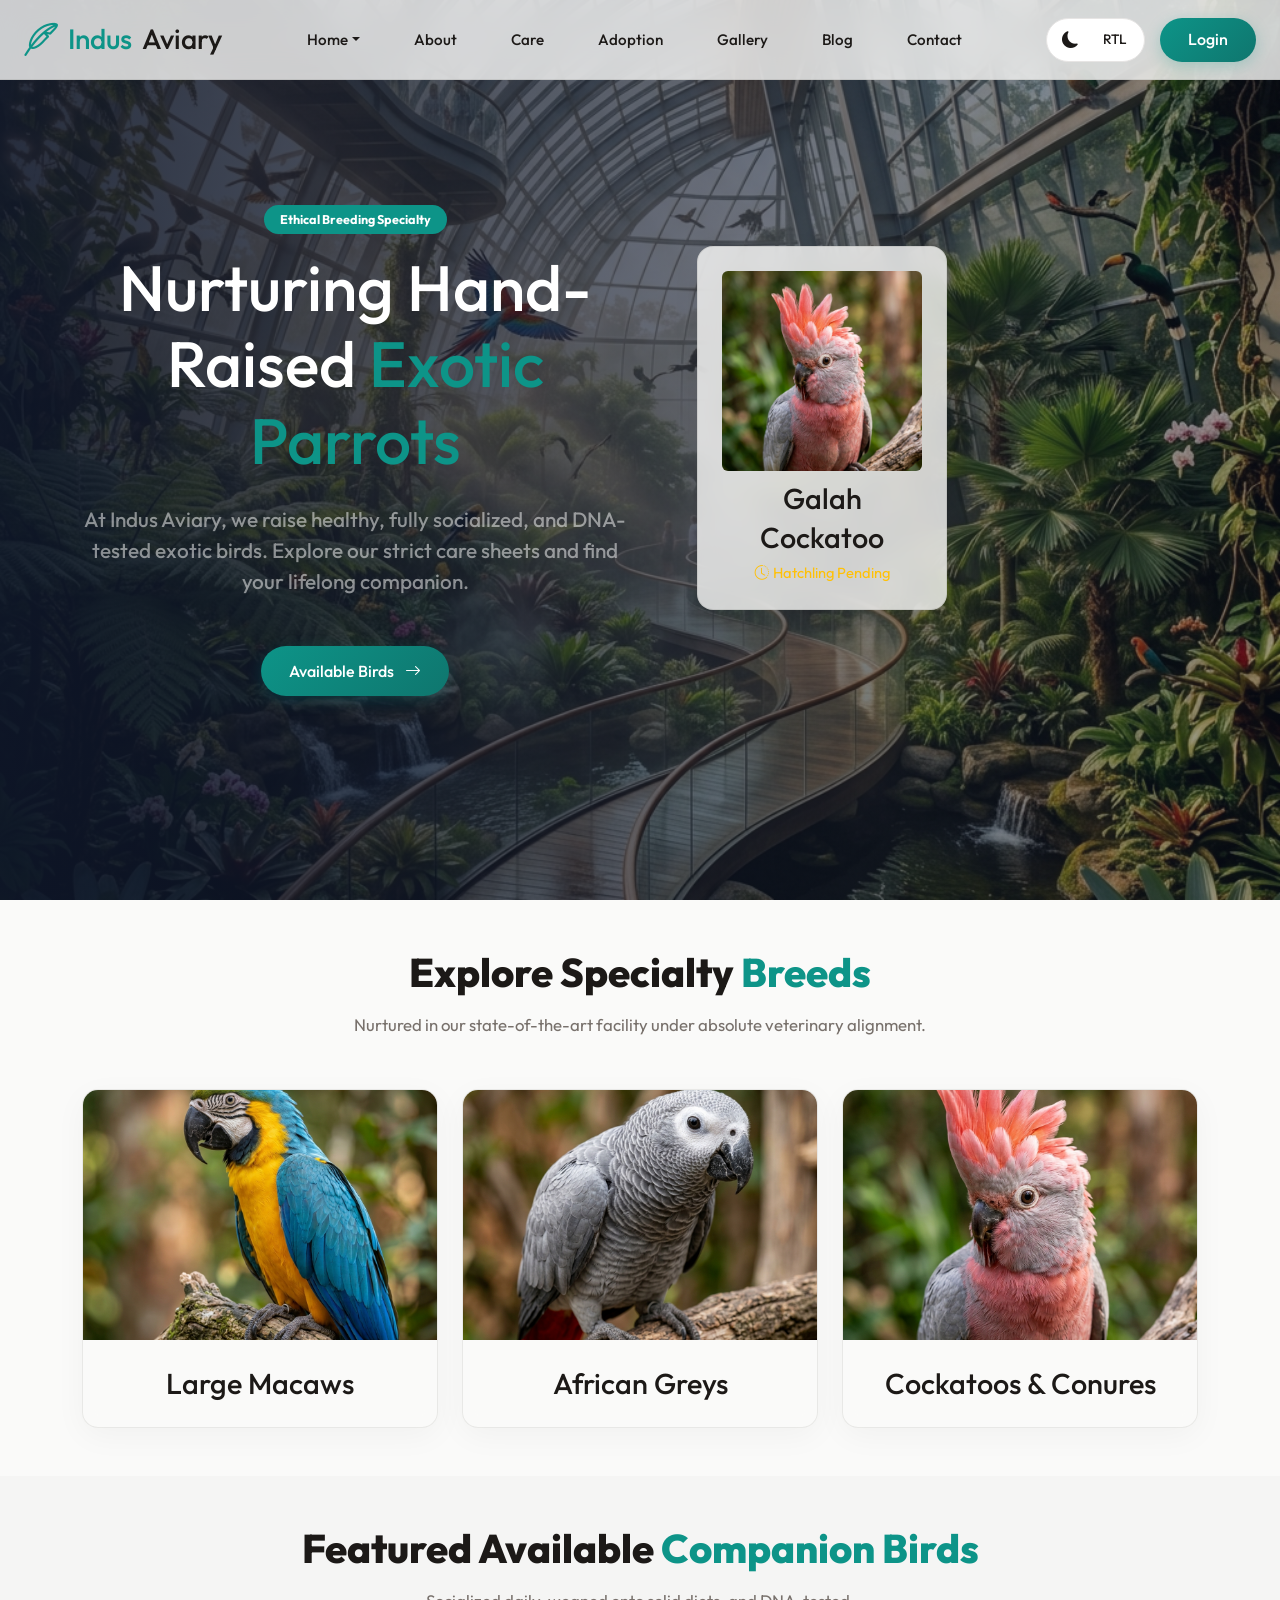
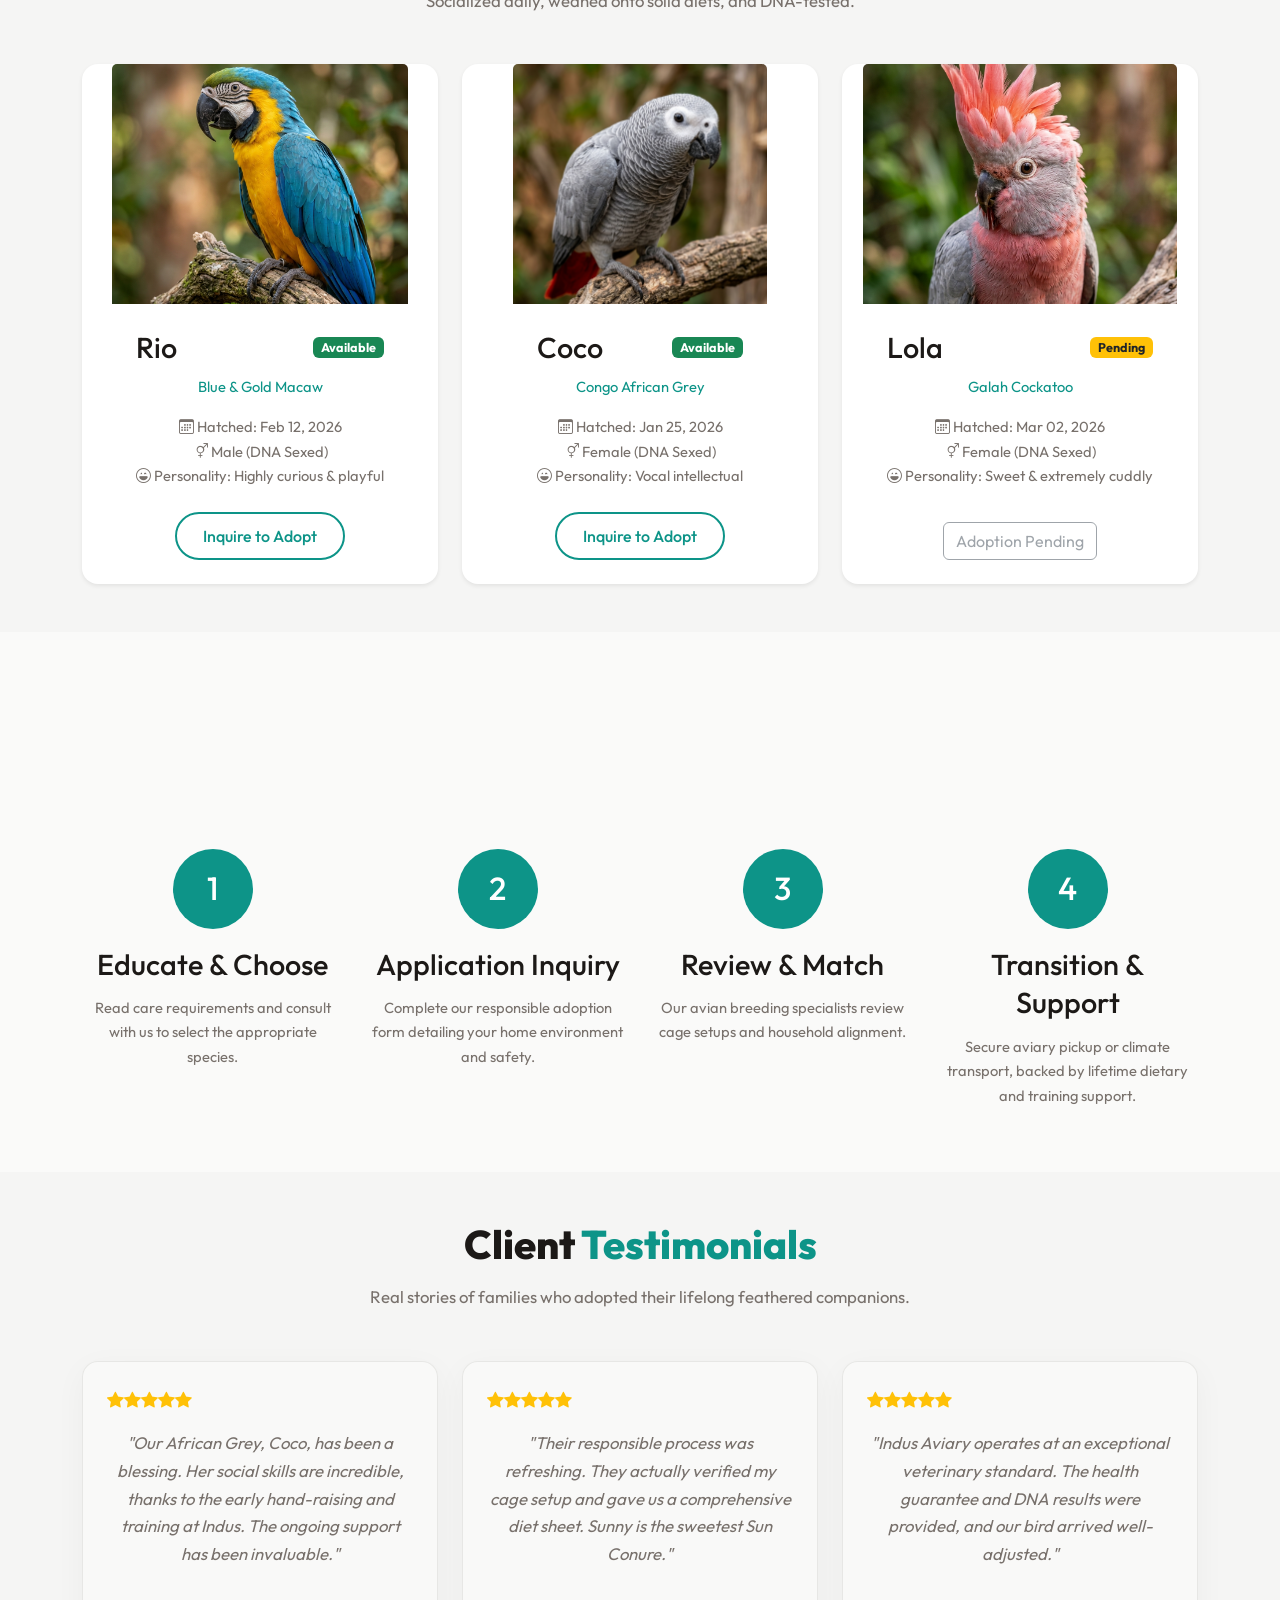
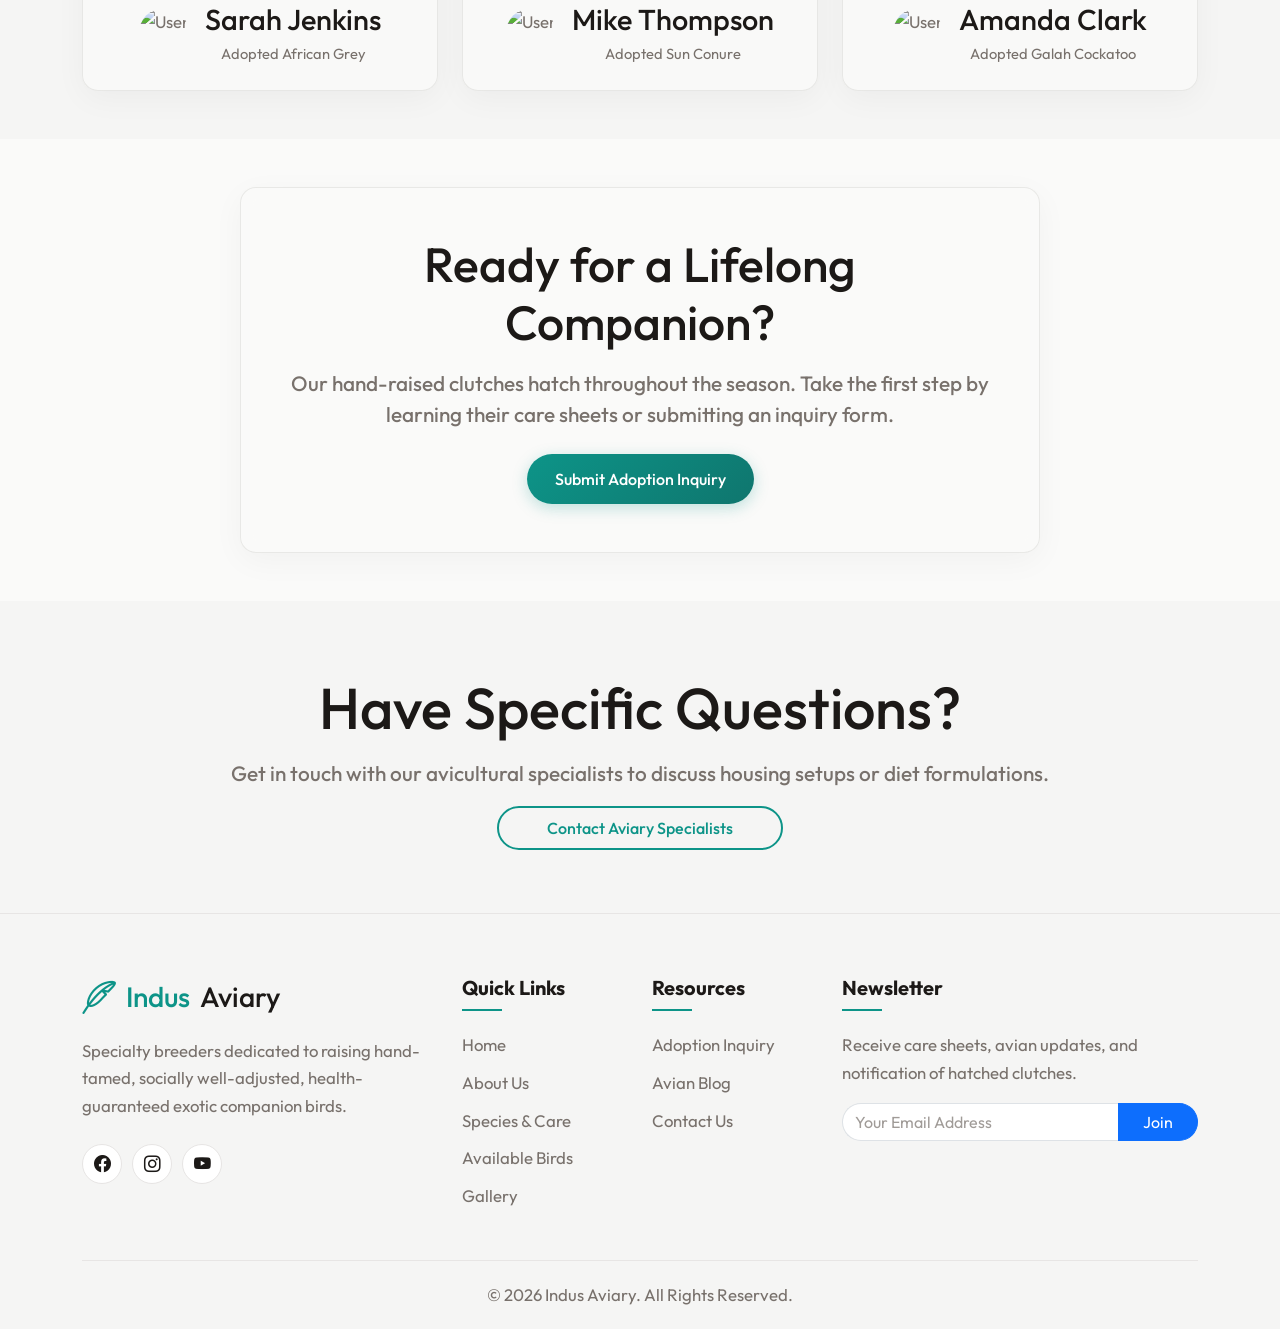
==== index.html @ 9514f10c "Initial commit: Exotic Bird & Parrot Breeding Specialty website" ====
<!DOCTYPE html>
<html lang="en" data-theme="light" dir="ltr">

<head>
    <meta charset="UTF-8">
    <meta name="viewport" content="width=device-width, initial-scale=1.0">
    <title>Hand-Raised Exotic Birds & Parrots | Indus Aviary</title>
    <meta name="description" content="Dedicated to ethical aviculture, hand-raising, and socializing exotic companion parrots. Explore available birds and care guides.">

    <!-- Bootstrap 5 CSS -->
    <link href="https://cdn.jsdelivr.net/npm/bootstrap@5.3.0/dist/css/bootstrap.min.css" rel="stylesheet">
    <!-- Bootstrap Icons -->
    <link rel="stylesheet" href="https://cdn.jsdelivr.net/npm/bootstrap-icons@1.11.1/font/bootstrap-icons.css">

    <!-- Custom CSS -->
    <link rel="stylesheet" href="css/style.css">
    <link rel="icon" type="image/svg+xml" href="favicon.svg">
    <!-- Preload above-the-fold hero image -->
    <link rel="preload" as="image" href="images/hero_bg.png">
</head>

<body class="page-home">

    <!-- Header -->
    <header class="header">
        <div class="container-fluid px-4 d-flex justify-content-between align-items-center">
            <a href="index.html" class="navbar-brand">
                <i class="bi bi-feather text-primary"></i> <span class="text-primary">Indus</span> <span class="text-main">Aviary</span>
            </a>

            <nav class="d-none d-lg-flex align-items-center">
                <ul class="d-flex align-items-center m-0 p-0" style="list-style:none; gap:20px;">
                    <li class="nav-item dropdown">
                        <a href="#" class="nav-link dropdown-toggle active" id="homeDropdown" role="button" data-bs-toggle="dropdown" aria-expanded="false">Home</a>
                        <ul class="dropdown-menu border-0 shadow-sm" aria-labelledby="homeDropdown">
                            <li><a class="dropdown-item py-2 px-3 small active" href="index.html">Home 1</a></li>
                            <li><a class="dropdown-item py-2 px-3 small" href="home-2.html">Home 2</a></li>
                        </ul>
                    </li>
                    <li><a href="about.html" class="nav-link">About</a></li>
                    <li><a href="species.html" class="nav-link">Care</a></li>
                    <li><a href="available-birds.html" class="nav-link">Adoption</a></li>
                    <li><a href="gallery.html" class="nav-link">Gallery</a></li>
                    <li><a href="blog.html" class="nav-link">Blog</a></li>
                    <li><a href="contact.html" class="nav-link">Contact</a></li>
                </ul>
            </nav>

            <div class="header-actions">
                <div class="header-controls-group">
                    <button class="theme-toggle" aria-label="Toggle Theme">
                        <i class="bi bi-moon-fill"></i>
                    </button>
                    <button class="rtl-toggle" aria-label="Toggle RTL">RTL</button>
                </div>
                <a href="login.html" class="btn-premium btn-sm">Login</a>
            </div>

            <!-- Mobile Menu Toggle -->
            <button class="btn btn-outline-primary d-lg-none" type="button" data-bs-toggle="offcanvas"
                data-bs-target="#mobileMenu">
                <i class="bi bi-list fs-3"></i>
            </button>
        </div>
    </header>

    <!-- Mobile Offcanvas Menu -->
    <div class="offcanvas offcanvas-end bg-main" tabindex="-1" id="mobileMenu">
        <div class="offcanvas-header border-bottom">
            <button type="button" class="btn-close" data-bs-dismiss="offcanvas"></button>
        </div>
        <div class="offcanvas-body">
            <ul class="nav flex-column gap-3 mb-4">
                <li class="nav-item"><a href="index.html" class="nav-link active">Home 1</a></li>
                <li class="nav-item"><a href="home-2.html" class="nav-link">Home 2</a></li>
                <li class="nav-item"><a href="about.html" class="nav-link">About</a></li>
                <li class="nav-item"><a href="species.html" class="nav-link">Care</a></li>
                <li class="nav-item"><a href="available-birds.html" class="nav-link">Adoption</a></li>
                <li class="nav-item"><a href="gallery.html" class="nav-link">Gallery</a></li>
                <li class="nav-item"><a href="blog.html" class="nav-link">Blog</a></li>
                <li class="nav-item"><a href="contact.html" class="nav-link">Contact</a></li>
                </ul>
            <div class="d-flex align-items-center justify-content-center gap-3 mb-3">
                <div class="header-controls-group">
                    <button class="theme-toggle" aria-label="Toggle Theme"><i class="bi bi-moon-fill"></i></button>
                    <button class="rtl-toggle" aria-label="Toggle RTL">RTL</button>
                </div>
            </div>
            <div class="d-flex flex-column gap-3">
                <a href="login.html" class="btn-premium w-100 text-center">Login</a>
            </div>
        </div>
    </div>

    <!-- 1. Premium Hero (Parallax + Floating Elements) -->
    <section class="hero-wrapper"
        style="background-image: url('images/hero_bg.png');">
        <div class="hero-overlay"></div>
        <div class="container hero-content text-center text-md-start">
            <div class="row align-items-center">
                <div class="col-lg-6 fade-left">
                    <span class="badge bg-primary px-3 py-2 rounded-pill mb-3">Ethical Breeding Specialty</span>
                    <h1 class="display-3 fw-bold text-white mb-4">Nurturing Hand-Raised <span
                            class="text-primary">Exotic Parrots</span></h1>
                    <p class="lead text-white-50 mb-5">At Indus Aviary, we raise healthy, fully socialized, and DNA-tested exotic birds. Explore our strict care sheets and find your lifelong companion.</p>
                    <div class="d-flex gap-3 justify-content-center justify-content-md-start">
                        <a href="available-birds.html" class="btn-premium">Available Birds <i class="bi bi-arrow-right ms-2"></i></a>
                    </div>
                </div>
                <!-- Floating Elements Simulation -->
                <div class="col-lg-6 fade-right position-relative mt-5 mt-lg-0 hero-floating-container" style="min-height: 400px;">
                    
                    <div class="glass-card position-absolute"
                        style="bottom: 10%; left: 10%; width: 250px; animation: float 8s ease-in-out infinite reverse;">
                        <img src="images/cockatoo.png" class="img-fluid rounded mb-2" alt="Cockatoo" loading="lazy" decoding="async">
                        <h6 class="mb-1">Galah Cockatoo</h6>
                        <p class="small text-warning mb-0"><i class="bi bi-clock-history"></i> Hatchling Pending</p>
                    </div>
                </div>
            </div>
        </div>
    </section>

    <!-- 2. Breeding Categories -->
    <section class="bg-main py-5">
        <div class="container">
            <div class="section-title fade-up">
                <h2>Explore Specialty <span>Breeds</span></h2>
                <p>Nurtured in our state-of-the-art facility under absolute veterinary alignment.</p>
            </div>
            <div class="row g-4">
                <div class="col-md-4 fade-up stagger-1">
                    <a href="species.html#macaws" class="text-decoration-none">
                        <div class="glass-card p-0 overflow-hidden text-center h-100">
                            <img src="images/macaw.png"
                                class="img-fluid w-100" style="height: 250px; object-fit: cover;" alt="Macaws" loading="lazy" decoding="async">
                            <div class="p-4">
                                <h4 class="text-main mb-0">Large Macaws</h4>
                            </div>
                        </div>
                    </a>
                </div>
                <div class="col-md-4 fade-up stagger-2">
                    <a href="species.html#african-greys" class="text-decoration-none">
                        <div class="glass-card p-0 overflow-hidden text-center h-100">
                            <img src="images/african_grey.png"
                                class="img-fluid w-100" style="height: 250px; object-fit: cover;" alt="African Greys" loading="lazy" decoding="async">
                            <div class="p-4">
                                <h4 class="text-main mb-0">African Greys</h4>
                            </div>
                        </div>
                    </a>
                </div>
                <div class="col-md-4 fade-up stagger-3">
                    <a href="species.html#cockatoos" class="text-decoration-none">
                        <div class="glass-card p-0 overflow-hidden text-center h-100">
                            <img src="images/cockatoo.png"
                                class="img-fluid w-100" style="height: 250px; object-fit: cover;"
                                alt="Cockatoos" loading="lazy" decoding="async">
                            <div class="p-4">
                                <h4 class="text-main mb-0">Cockatoos & Conures</h4>
                            </div>
                        </div>
                    </a>
                </div>
            </div>
        </div>
    </section>

    <!-- 3. Available Birds Highlight -->
    <section class="bg-secondary py-5">
        <div class="container">
            <div class="section-title zoom-in">
                <h2>Featured Available <span>Companion Birds</span></h2>
                <p>Socialized daily, weaned onto solid diets, and DNA-tested.</p>
            </div>
            <div class="row g-4 justify-content-center">
                <!-- Bird Card 1 -->
                <div class="col-lg-4 col-md-6 zoom-in stagger-1">
                    <div class="card bg-card border-0 shadow-sm h-100 rounded-4 overflow-hidden d-flex flex-column justify-content-between">
                        <div>
                            <img src="images/macaw.png"
                                class="card-img-top" style="height: 240px; object-fit: cover;" alt="Rio" loading="lazy" decoding="async">
                            <div class="card-body p-4">
                                <div class="d-flex justify-content-between align-items-center mb-2">
                                    <h5 class="card-title fw-bold mb-0">Rio</h5>
                                    <span class="badge bg-success">Available</span>
                                </div>
                                <p class="text-primary small mb-3">Blue & Gold Macaw</p>
                                <ul class="list-unstyled text-muted small mb-0">
                                    <li><i class="bi bi-calendar3"></i> Hatched: Feb 12, 2026</li>
                                    <li><i class="bi bi-gender-ambiguous"></i> Male (DNA Sexed)</li>
                                    <li><i class="bi bi-emoji-laughing"></i> Personality: Highly curious & playful</li>
                                </ul>
                            </div>
                        </div>
                        <div class="p-4 pt-0">
                            <a href="adoption-inquiry.html?name=Rio&breed=macaw" class="btn btn-outline-premium w-100">Inquire to Adopt</a>
                        </div>
                    </div>
                </div>
                <!-- Bird Card 2 -->
                <div class="col-lg-4 col-md-6 zoom-in stagger-2">
                    <div class="card bg-card border-0 shadow-sm h-100 rounded-4 overflow-hidden d-flex flex-column justify-content-between">
                        <div>
                            <img src="images/african_grey.png"
                                class="card-img-top" style="height: 240px; object-fit: cover;" alt="Coco" loading="lazy" decoding="async">
                            <div class="card-body p-4">
                                <div class="d-flex justify-content-between align-items-center mb-2">
                                    <h5 class="card-title fw-bold mb-0">Coco</h5>
                                    <span class="badge bg-success">Available</span>
                                </div>
                                <p class="text-primary small mb-3">Congo African Grey</p>
                                <ul class="list-unstyled text-muted small mb-0">
                                    <li><i class="bi bi-calendar3"></i> Hatched: Jan 25, 2026</li>
                                    <li><i class="bi bi-gender-ambiguous"></i> Female (DNA Sexed)</li>
                                    <li><i class="bi bi-emoji-laughing"></i> Personality: Vocal intellectual</li>
                                </ul>
                            </div>
                        </div>
                        <div class="p-4 pt-0">
                            <a href="adoption-inquiry.html?name=Coco&breed=grey" class="btn btn-outline-premium w-100">Inquire to Adopt</a>
                        </div>
                    </div>
                </div>
                <!-- Bird Card 3 -->
                <div class="col-lg-4 col-md-6 zoom-in stagger-3">
                    <div class="card bg-card border-0 shadow-sm h-100 rounded-4 overflow-hidden d-flex flex-column justify-content-between">
                        <div>
                            <img src="images/cockatoo.png"
                                class="card-img-top" style="height: 240px; object-fit: cover;" alt="Lola" loading="lazy" decoding="async">
                            <div class="card-body p-4">
                                <div class="d-flex justify-content-between align-items-center mb-2">
                                    <h5 class="card-title fw-bold mb-0">Lola</h5>
                                    <span class="badge bg-warning text-dark">Pending</span>
                                </div>
                                <p class="text-primary small mb-3">Galah Cockatoo</p>
                                <ul class="list-unstyled text-muted small mb-0">
                                    <li><i class="bi bi-calendar3"></i> Hatched: Mar 02, 2026</li>
                                    <li><i class="bi bi-gender-ambiguous"></i> Female (DNA Sexed)</li>
                                    <li><i class="bi bi-emoji-laughing"></i> Personality: Sweet & extremely cuddly</li>
                                </ul>
                            </div>
                        </div>
                        <div class="p-4 pt-0">
                            <button class="btn btn-outline-secondary w-100" disabled>Adoption Pending</button>
                        </div>
                    </div>
                </div>
            </div>
        </div>
    </section>

    <!-- 4. How Adoption Works (Timeline Reveal) -->
    <section class="bg-main py-5">
        <div class="container">
            <div class="section-title fade-up">
                <h2>Our Responsible <span>Adoption</span> Process</h2>
                <p>Steps we take to guarantee alignment between owners and our hand-raised birds.</p>
            </div>
            <div class="row position-relative">
                <div class="col-md-3 text-center fade-up stagger-1">
                    <div class="bg-primary text-white rounded-circle d-inline-flex align-items-center justify-content-center mb-3"
                        style="width:80px; height:80px; font-size:2rem; font-weight: 500;">1</div>
                    <h5 class="fw-bold">Educate & Choose</h5>
                    <p class="small text-muted">Read care requirements and consult with us to select the appropriate species.</p>
                </div>
                <div class="col-md-3 text-center fade-up stagger-2">
                    <div class="bg-primary text-white rounded-circle d-inline-flex align-items-center justify-content-center mb-3"
                        style="width:80px; height:80px; font-size:2rem; font-weight: 500;">2</div>
                    <h5 class="fw-bold">Application Inquiry</h5>
                    <p class="small text-muted">Complete our responsible adoption form detailing your home environment and safety.</p>
                </div>
                <div class="col-md-3 text-center fade-up stagger-3">
                    <div class="bg-primary text-white rounded-circle d-inline-flex align-items-center justify-content-center mb-3"
                        style="width:80px; height:80px; font-size:2rem; font-weight: 500;">3</div>
                    <h5 class="fw-bold">Review & Match</h5>
                    <p class="small text-muted">Our avian breeding specialists review cage setups and household alignment.</p>
                </div>
                <div class="col-md-3 text-center fade-up stagger-4">
                    <div class="bg-primary text-white rounded-circle d-inline-flex align-items-center justify-content-center mb-3"
                        style="width:80px; height:80px; font-size:2rem; font-weight: 500;">4</div>
                    <h5 class="fw-bold">Transition & Support</h5>
                    <p class="small text-muted">Secure aviary pickup or climate transport, backed by lifetime dietary and training support.</p>
                </div>
            </div>
        </div>
    </section>

    <!-- 5. Customer Reviews -->
    <section class="bg-secondary py-5">
        <div class="container">
            <div class="section-title fade-up">
                <h2>Client <span>Testimonials</span></h2>
                <p>Real stories of families who adopted their lifelong feathered companions.</p>
            </div>
            <div class="row g-4 justify-content-center">
                <div class="col-lg-4 col-md-6 fade-up stagger-1">
                    <div class="glass-card h-100 d-flex flex-column justify-content-between">
                        <div>
                            <div class="d-flex text-warning mb-3">
                                <i class="bi bi-star-fill"></i><i class="bi bi-star-fill"></i><i
                                    class="bi bi-star-fill"></i><i class="bi bi-star-fill"></i><i
                                    class="bi bi-star-fill"></i>
                            </div>
                            <p class="fst-italic text-muted">"Our African Grey, Coco, has been a blessing. Her social skills are incredible, thanks to the early hand-raising and training at Indus. The ongoing support has been invaluable."</p>
                        </div>
                        <div class="d-flex align-items-center gap-3 pt-3 mt-auto">
                            <img src="https://randomuser.me/api/portraits/women/44.jpg" class="rounded-circle"
                                style="width: 50px; height: 50px; object-fit: cover;" alt="User">
                            <div>
                                <h6 class="mb-0 fw-bold">Sarah Jenkins</h6>
                                <small class="text-muted">Adopted African Grey</small>
                            </div>
                        </div>
                    </div>
                </div>
                <div class="col-lg-4 col-md-6 fade-up stagger-2">
                    <div class="glass-card h-100 d-flex flex-column justify-content-between">
                        <div>
                            <div class="d-flex text-warning mb-3">
                                <i class="bi bi-star-fill"></i><i class="bi bi-star-fill"></i><i
                                    class="bi bi-star-fill"></i><i class="bi bi-star-fill"></i><i
                                    class="bi bi-star-fill"></i>
                            </div>
                            <p class="fst-italic text-muted">"Their responsible process was refreshing. They actually verified my cage setup and gave us a comprehensive diet sheet. Sunny is the sweetest Sun Conure."</p>
                        </div>
                        <div class="d-flex align-items-center gap-3 pt-3 mt-auto">
                            <img src="https://randomuser.me/api/portraits/men/32.jpg" class="rounded-circle"
                                style="width: 50px; height: 50px; object-fit: cover;" alt="User">
                            <div>
                                <h6 class="mb-0 fw-bold">Mike Thompson</h6>
                                <small class="text-muted">Adopted Sun Conure</small>
                            </div>
                        </div>
                    </div>
                </div>
                <div class="col-lg-4 col-md-6 fade-up stagger-3">
                    <div class="glass-card h-100 d-flex flex-column justify-content-between">
                        <div>
                            <div class="d-flex text-warning mb-3">
                                <i class="bi bi-star-fill"></i><i class="bi bi-star-fill"></i><i
                                    class="bi bi-star-fill"></i><i class="bi bi-star-fill"></i><i
                                    class="bi bi-star-fill"></i>
                            </div>
                            <p class="fst-italic text-muted">"Indus Aviary operates at an exceptional veterinary standard. The health guarantee and DNA results were provided, and our bird arrived well-adjusted."</p>
                        </div>
                        <div class="d-flex align-items-center gap-3 pt-3 mt-auto">
                            <img src="https://randomuser.me/api/portraits/women/68.jpg" class="rounded-circle"
                                style="width: 50px; height: 50px; object-fit: cover;" alt="User">
                            <div>
                                <h6 class="mb-0 fw-bold">Amanda Clark</h6>
                                <small class="text-muted">Adopted Galah Cockatoo</small>
                            </div>
                        </div>
                    </div>
                </div>
            </div>
        </div>
    </section>

    <!-- 6. CTA (Glow Pulse) -->
    <section class="py-5 bg-main text-center position-relative">
        <div class="container">
            <div class="glass-card p-5 mx-auto" style="max-width: 800px; animation: glowPulse 3s infinite alternate;">
                <h2 class="display-5 fw-bold mb-3">Ready for a Lifelong Companion?</h2>
                <p class="lead mb-4 text-muted">Our hand-raised clutches hatch throughout the season. Take the first step by learning their care sheets or submitting an inquiry form.</p>
                <a href="adoption-inquiry.html" class="btn-premium btn-lg">Submit Adoption Inquiry</a>
            </div>
        </div>
    </section>


    <!-- Custom Request CTA -->
    <section class="py-5 text-center bg-secondary">
        <div class="container py-4 fade-up">
            <h2 class="fw-bold mb-3">Have Specific Questions?</h2>
            <p class="lead mb-4 text-muted">Get in touch with our avicultural specialists to discuss housing setups or diet formulations.</p>
            <a href="contact.html" class="btn-outline-premium px-5">Contact Aviary Specialists</a>
        </div>
    </section>

    <!-- Footer -->
    <footer>
        <div class="container">
            <div class="row g-4">
                <div class="col-lg-4 col-md-6">
                    <a href="index.html" class="navbar-brand fs-3 fw-bold mb-3 d-block text-decoration-none">
                        <i class="bi bi-feather text-primary"></i> <span class="text-primary">Indus</span> <span class="text-main">Aviary</span>
                    </a>
                    <p class="mb-4">Specialty breeders dedicated to raising hand-tamed, socially well-adjusted, health-guaranteed exotic companion birds.</p>
                    <div class="social-icons">
                        <a href="#"><i class="bi bi-facebook"></i></a>
                        <a href="#"><i class="bi bi-instagram"></i></a>
                        <a href="#"><i class="bi bi-youtube"></i></a>
                    </div>
                </div>
                <div class="col-lg-2 col-md-6 footer-widget">
                    <h4>Quick Links</h4>
                    <ul class="footer-links">
                        <li><a href="index.html">Home</a></li>
                        <li><a href="about.html">About Us</a></li>
                        <li><a href="species.html">Species & Care</a></li>
                        <li><a href="available-birds.html">Available Birds</a></li>
                        <li><a href="gallery.html">Gallery</a></li>
                    </ul>
                </div>
                <div class="col-lg-2 col-md-6 footer-widget">
                    <h4>Resources</h4>
                    <ul class="footer-links">
                        <li><a href="adoption-inquiry.html">Adoption Inquiry</a></li>
                        <li><a href="blog.html">Avian Blog</a></li>
                        <li><a href="contact.html">Contact Us</a></li>
                    </ul>
                </div>
                <div class="col-lg-4 col-md-6 footer-widget">
                    <h4>Newsletter</h4>
                    <p>Receive care sheets, avian updates, and notification of hatched clutches.</p>
                    <form class="d-flex">
                        <input type="email" class="form-control rounded-start-pill border-end-0"
                            placeholder="Your Email Address" required>
                        <button type="submit" class="btn btn-primary rounded-end-pill px-4">Join</button>
                    </form>
                </div>
            </div>
            <div class="footer-bottom d-flex justify-content-center align-items-center flex-wrap">
                <p class="mb-0">&copy; 2026 Indus Aviary. All Rights Reserved.</p>
            </div>
        </div>
    </footer>

    <!-- Back to Top -->
    <button id="backToTop" aria-label="Back to Top"><i class="bi bi-arrow-up"></i></button>

    <!-- Bootstrap JS -->
    <script src="https://cdn.jsdelivr.net/npm/bootstrap@5.3.0/dist/js/bootstrap.bundle.min.js"></script>
    <!-- Custom JS -->
    <script src="js/main.js"></script>
</body>

</html>
---- css/style.css ----
/* 
 * Indus Aviary — Exotic Bird & Parrot Breeding Specialty
 * Premium, Modern, Dark Mode Ready, Fully Responsive
 */

@import url('https://fonts.googleapis.com/css2?family=Outfit:wght@100..900&display=swap');

:root {
  /* Color Palette */
  --primary: #0D9488;
  --primary-hover: #0F766E;
  --secondary: #D97706;
  --accent: #F59E0B;
  --success: #16A34A;

  /* Light Theme Backgrounds */
  --bg-main: #FAFAF9;
  --bg-secondary: #F5F5F4;
  --bg-card: #FFFFFF;
  --text-main: #1C1917;
  --text-muted: #78716C;
  --border-color: #E7E5E4;

  /* Glassmorphism */
  --glass-bg: rgba(250, 250, 249, 0.8);
  --glass-border: rgba(28, 25, 23, 0.08);
  --glass-shadow: 0 8px 32px 0 rgba(28, 25, 23, 0.04);

  /* Miscellaneous */
  --font-family: 'Outfit', sans-serif;
  --transition: all 0.3s cubic-bezier(0.4, 0, 0.2, 1);
  --header-height: 80px;
}

[data-theme="dark"] {
  --bg-main: #1C1917;
  --bg-secondary: #292524;
  --bg-card: #292524;
  --text-main: #F5F5F4;
  --text-muted: #A8A29E;
  --border-color: #44403C;

  --glass-bg: rgba(28, 25, 23, 0.85);
  --glass-border: rgba(250, 250, 249, 0.08);
  --glass-shadow: 0 8px 32px 0 rgba(0, 0, 0, 0.3);
}

/* Global Styles */
* {
  margin: 0;
  padding: 0;
  box-sizing: border-box;
  font-family: var(--font-family);
}

html {
  font-size: 16px;
  /* standard base font size */
}

html,
body {
  background-color: var(--bg-main);
  color: var(--text-main);
  transition: background-color 0.3s ease, color 0.3s ease;
  overflow-x: hidden;
  width: 100%;
}

a {
  text-decoration: none;
  color: inherit;
  transition: var(--transition);
}

ul {
  list-style: none;
  padding: 0;
  margin: 0;
}

/* Typography System */
h1,
.h1 {
  font-family: var(--font-family);
  font-weight: 580;
  /* Max weight — never 600+ */
  font-size: clamp(3.0rem, 8vw, 4.5rem);
  line-height: 1.15;
  color: var(--text-main);
  margin-bottom: 1.2rem;
}

@media (min-width: 1200px) {

  h1,
  .h1 {
    font-size: 5.0rem;
    /* 4.5 to 6 range */
  }
}

h2,
.h2 {
  font-family: var(--font-family);
  font-weight: 540;
  /* Max weight — never 600+ */
  font-size: clamp(2.2rem, 5vw, 3.2rem);
  line-height: 1.2;
  color: var(--text-main);
  margin-bottom: 1rem;
}

@media (min-width: 1200px) {

  h2,
  .h2 {
    font-size: 3.6rem;
    /* 3 to 4.5 range */
  }
}

h3,
.h3 {
  font-family: var(--font-family);
  font-weight: 520;
  /* Max weight — never 600+ */
  font-size: clamp(1.8rem, 4vw, 2.2rem);
  line-height: 1.25;
  color: var(--text-main);
  margin-bottom: 1rem;
}

@media (min-width: 1200px) {

  h3,
  .h3 {
    font-size: 2.4rem;
    /* 2 to 3 range */
  }
}

h4,
.h4,
h5,
.h5,
h6,
.h6 {
  font-family: var(--font-family);
  font-weight: 500;
  /* Subheading level */
  font-size: clamp(1.4rem, 3vw, 1.8rem);
  line-height: 1.35;
  color: var(--text-main);
  margin-bottom: 0.8rem;
}

p,
body,
.body-text {
  font-family: var(--font-family);
  font-weight: 410;
  /* Comfortable reading range: 400-430 */
  font-size: 1.05rem;
  /* Comfortable reading: 14-19px (16.8px) */
  line-height: 1.65;
  color: var(--text-muted);
}

.lead,
.subheading-text {
  font-family: var(--font-family);
  font-weight: 470;
  /* Slightly heavier than body: 450-500 */
  font-size: 1.3rem;
  /* 18-24px (20.8px) */
  line-height: 1.5;
  color: var(--text-muted);
}

strong,
b,
.fw-bold {
  font-weight: 500 !important;
  /* Max weight for inline emphasis is 500 */
}

/* Utilities */
.text-primary {
  color: var(--primary) !important;
}

.text-secondary {
  color: var(--secondary) !important;
}

.text-main {
  color: var(--text-main) !important;
}

.text-muted {
  color: var(--text-muted) !important;
}

.bg-primary {
  background-color: var(--primary) !important;
}

.bg-secondary {
  background-color: var(--bg-secondary) !important;
}

.bg-main {
  background-color: var(--bg-main) !important;
}

.bg-card {
  background-color: var(--bg-card) !important;
}

@media (min-width: 768px) {
  .w-md-50 {
    width: 50% !important;
  }
}

/* Forms */
.form-control,
.form-select {
  color: var(--text-main) !important;
}

.form-select option {
  background-color: var(--bg-card) !important;
  color: var(--text-main) !important;
}

[data-theme="dark"] .form-select {
  background-image: url("data:image/svg+xml,%3csvg xmlns='http://www.w3.org/2000/svg' viewBox='0 0 16 16'%3e%3cpath fill='none' stroke='%23f5f5f4' stroke-linecap='round' stroke-linejoin='round' stroke-width='2' d='m2 5 6 6 6-6'/%3e%3c/svg%3e") !important;
}

.form-control::placeholder {
  color: var(--text-muted) !important;
  opacity: 0.7;
}

.form-control:focus,
.form-select:focus {
  color: var(--text-main) !important;
  box-shadow: none;
  border-color: var(--primary);
}

/* Cards */
.card {
  color: var(--text-main) !important;
}

.card-title {
  color: var(--text-main) !important;
}

/* Buttons */
.btn-premium {
  background: linear-gradient(135deg, var(--primary), var(--primary-hover));
  color: #fff;
  border: none;
  padding: 12px 28px;
  border-radius: 50px;
  font-weight: 510;
  /* Button text: 500-520 */
  font-size: 1rem;
  /* 0.9-1.2rem range */
  position: relative;
  overflow: hidden;
  z-index: 1;
  box-shadow: 0 4px 15px rgba(13, 148, 136, 0.25);
  transition: var(--transition);
  display: inline-block;
  cursor: pointer;
}

.btn-premium::before {
  content: '';
  position: absolute;
  top: 0;
  left: 0;
  width: 100%;
  height: 100%;
  background: linear-gradient(135deg, var(--primary-hover), var(--primary));
  z-index: -1;
  transition: opacity 0.3s ease;
  opacity: 0;
}

.btn-premium:hover {
  transform: translateY(-2px);
  box-shadow: 0 8px 25px rgba(13, 148, 136, 0.35);
  color: #fff;
}

.btn-premium:hover::before {
  opacity: 1;
}

.btn-outline-premium {
  background: transparent;
  color: var(--primary);
  border: 2px solid var(--primary);
  padding: 10px 26px;
  border-radius: 50px;
  font-weight: 510;
  /* Button text: 500-520 */
  font-size: 1rem;
  /* 0.9-1.2rem range */
  transition: var(--transition);
  cursor: pointer;
}

.btn-outline-premium:hover {
  background: var(--primary);
  color: #fff;
  transform: translateY(-2px);
}

/* Glass Cards */
.glass-card {
  background: var(--glass-bg);
  backdrop-filter: blur(10px);
  -webkit-backdrop-filter: blur(10px);
  border: 1px solid var(--glass-border);
  box-shadow: var(--glass-shadow);
  border-radius: 16px;
  padding: 24px;
  transition: var(--transition);
}

.glass-card:hover {
  transform: translateY(-5px);
}

/* Header */
.header {
  position: fixed;
  top: 0;
  left: 0;
  width: 100%;
  height: var(--header-height);
  background: var(--glass-bg);
  backdrop-filter: blur(15px);
  -webkit-backdrop-filter: blur(15px);
  border-bottom: 1px solid var(--glass-border);
  z-index: 1000;
  transition: var(--transition);
  display: flex;
  align-items: center;
}

.navbar-brand {
  font-family: var(--font-family) !important;
  font-weight: 500 !important;
  font-size: 1.75rem !important;
  /* Matches fs-3 */
  color: var(--primary) !important;
  display: inline-flex !important;
  align-items: center !important;
  gap: 10px !important;
  flex-shrink: 0;
  text-decoration: none !important;
}

.navbar-brand i {
  font-size: 1.2em !important;
  line-height: 1 !important;
  display: inline-flex !important;
  align-items: center !important;
}

/* Breakpoints for brand logo and name size consistency (1024px, 768px, 360px) */
@media (max-width: 1024px) {
  .navbar-brand {
    font-size: 1.5rem !important;
  }
}

@media (max-width: 768px) {
  .navbar-brand {
    font-size: 1.35rem !important;
  }
}

@media (max-width: 360px) {
  .navbar-brand {
    font-size: 1.2rem !important;
    gap: 8px !important;
  }
}

.header .nav-link {
  color: var(--text-main) !important;
  font-weight: 500;
  font-size: 0.95rem;
  padding: 6px 16px !important;
  border-radius: 30px;
  transition: var(--transition);
  display: inline-flex;
  align-items: center;
  border: 1px solid transparent;
}

.header .nav-link:hover {
  background-color: rgba(13, 148, 136, 0.05);
  color: var(--primary) !important;
}

.header .nav-link.active {
  background-color: rgba(13, 148, 136, 0.08) !important;
  border-color: rgba(13, 148, 136, 0.2) !important;
  color: var(--primary) !important;
  font-weight: 600;
}

[data-theme="dark"] .header .nav-link:hover {
  background-color: rgba(13, 148, 136, 0.1);
}

[data-theme="dark"] .header .nav-link.active {
  background-color: rgba(13, 148, 136, 0.15) !important;
  border-color: rgba(13, 148, 136, 0.3) !important;
}

/* Header Toggles & Buttons */
.header-actions {
  display: flex;
  align-items: center;
  gap: 15px;
}

.header .btn-premium {
  height: 44px;
  display: inline-flex;
  align-items: center;
  justify-content: center;
  padding-top: 0;
  padding-bottom: 0;
  box-sizing: border-box;
}

/* Header Controls Group (Border around RTL and Theme Toggle) */
.header-controls-group {
  display: inline-flex;
  align-items: center;
  gap: 4px;
  border: 1px solid var(--border-color);
  padding: 4px 6px;
  border-radius: 50px;
  background: var(--bg-card);
  transition: var(--transition);
  height: 44px;
  box-sizing: border-box;
}

.header-controls-group .theme-toggle,
.header-controls-group .rtl-toggle {
  background: transparent !important;
  border: none !important;
  color: var(--text-main) !important;
  cursor: pointer;
  display: inline-flex;
  align-items: center;
  justify-content: center;
  transition: var(--transition);
  box-shadow: none !important;
}

.header-controls-group .theme-toggle {
  width: 34px;
  height: 34px;
  border-radius: 50% !important;
  font-size: 1.05rem;
}

.header-controls-group .rtl-toggle {
  height: 34px;
  padding: 0 12px;
  border-radius: 50px !important;
  font-weight: 500;
  font-size: 0.85rem;
  line-height: 1;
}

.header-controls-group .theme-toggle:hover,
.header-controls-group .rtl-toggle:hover {
  background-color: var(--primary) !important;
  color: #fff !important;
  transform: translateY(0) !important;
}

.theme-toggle,
.rtl-toggle {
  background: transparent;
  border: none;
  font-size: 1.2rem;
  color: var(--text-main);
  cursor: pointer;
  transition: var(--transition);
}

.theme-toggle:hover,
.rtl-toggle:hover {
  color: var(--primary);
}

/* Mobile Menu & Responsiveness */
@media (max-width: 1199px) {
  .header nav ul {
    gap: 8px !important;
  }

  .header .nav-link {
    font-size: 0.9rem;
    padding: 4px 8px;
  }

  .header-actions {
    gap: 6px;
  }

  .header .btn-premium {
    padding: 0 14px;
    font-size: 0.9rem;
    height: 38px;
    display: inline-flex;
    align-items: center;
    justify-content: center;
    box-sizing: border-box;
  }

  .header-controls-group {
    height: 38px;
    padding: 2px 4px;
  }

  .header-controls-group .theme-toggle {
    width: 32px;
    height: 32px;
    font-size: 0.95rem;
  }

  .header-controls-group .rtl-toggle {
    height: 32px;
    padding: 0 10px;
    font-size: 0.8rem;
  }
}

@media (max-width: 991px) {
  .header-actions {
    display: none;
    /* Hide in normal flow on mobile */
  }
}

/* Offcanvas Hamburger Menu Styling */
.offcanvas-body .nav {
  align-items: center;
}

.offcanvas-body .nav-item {
  width: 100%;
  text-align: center;
}

.offcanvas-body .nav-link {
  display: block;
  padding: 12px;
  border: 1px solid var(--border-color);
  border-radius: 8px;
  color: var(--text-main);
  font-weight: 480;
  transition: var(--transition);
}

.offcanvas-body .nav-link:hover {
  border-color: var(--primary);
  color: var(--primary);
  background-color: rgba(13, 148, 136, 0.02);
}

.offcanvas-body .nav-link.active {
  background-color: rgba(13, 148, 136, 0.08) !important;
  border-color: var(--primary) !important;
  color: var(--primary) !important;
  font-weight: 510;
}

/* Offcanvas hamburger menu equal length (width) & height alignment */
.offcanvas-body .header-controls-group {
  width: 100% !important;
  display: flex !important;
  align-items: center !important;
  justify-content: space-between !important;
  height: 48px !important;
  padding: 4px 6px !important;
  border-radius: 50px !important;
  box-sizing: border-box !important;
  margin: 0 auto;
}

.offcanvas-body .header-controls-group .theme-toggle,
.offcanvas-body .header-controls-group .rtl-toggle {
  flex: 1 !important;
  height: 38px !important;
  display: inline-flex !important;
  align-items: center !important;
  justify-content: center !important;
  border-radius: 50px !important;
  font-size: 0.95rem !important;
}

.offcanvas-body .header-controls-group .theme-toggle {
  width: auto !important;
}

.offcanvas-body .btn-premium {
  height: 48px !important;
  display: inline-flex !important;
  align-items: center !important;
  justify-content: center !important;
  padding-top: 0 !important;
  padding-bottom: 0 !important;
  box-sizing: border-box !important;
}

/* RTL Support */
[dir="rtl"] {
  text-align: right;
}

/* Sections */
section {
  padding: 80px 0;
  position: relative;
}

.section-title {
  text-align: center;
  margin-bottom: 50px;
}

.section-title h2 {
  font-size: 2.5rem;
  font-weight: 800;
  margin-bottom: 15px;
}

.section-title h2 span {
  color: var(--primary);
}

.section-title p {
  max-width: 600px;
  margin: 0 auto;
}

/* Hero Template */
.hero-wrapper {
  padding-top: var(--header-height);
  min-height: 100vh;
  display: flex;
  align-items: center;
  position: relative;
  background-size: cover;
  background-position: center;
}

.hero-overlay {
  position: absolute;
  top: 0;
  left: 0;
  width: 100%;
  height: 100%;
  background: linear-gradient(to right, rgba(15, 23, 42, 0.9), rgba(15, 23, 42, 0.4));
  z-index: 1;
}

.hero-content {
  position: relative;
  z-index: 2;
}

/* Footer */
footer {
  background-color: var(--bg-secondary);
  padding: 60px 0 20px;
  border-top: 1px solid var(--border-color);
}

.footer-widget h4 {
  font-size: 1.25rem;
  font-weight: 700;
  margin-bottom: 20px;
  position: relative;
  padding-bottom: 10px;
}

.footer-widget h4::after {
  content: '';
  position: absolute;
  bottom: 0;
  left: 0;
  width: 40px;
  height: 2px;
  background: var(--primary);
}

[dir="rtl"] .footer-widget h4::after {
  left: auto;
  right: 0;
}

.footer-links li {
  margin-bottom: 10px;
}

.footer-links li a:hover {
  color: var(--primary);
  padding-left: 5px;
}

[dir="rtl"] .footer-links li a:hover {
  padding-left: 0;
  padding-right: 5px;
}

.social-icons {
  display: flex;
  gap: 10px;
}

.social-icons a {
  display: inline-flex;
  align-items: center;
  justify-content: center;
  width: 40px;
  height: 40px;
  border-radius: 50%;
  background: var(--bg-card);
  color: var(--text-main);
  border: 1px solid var(--border-color);
  transition: var(--transition);
}

.social-icons a:hover {
  background: var(--primary);
  color: #fff;
  border-color: var(--primary);
  transform: translateY(-3px);
}

.footer-bottom {
  margin-top: 40px;
  padding-top: 20px;
  border-top: 1px solid var(--border-color);
  text-align: center;
}

#backToTop {
  position: fixed;
  bottom: 30px;
  right: 30px;
  width: 45px;
  height: 45px;
  background: var(--primary);
  color: #fff;
  border: none;
  border-radius: 50%;
  display: flex;
  align-items: center;
  justify-content: center;
  cursor: pointer;
  opacity: 0;
  visibility: hidden;
  transition: var(--transition);
  z-index: 99;
  box-shadow: 0 4px 10px rgba(0, 0, 0, 0.2);
}

#backToTop.show {
  opacity: 1;
  visibility: visible;
}

#backToTop:hover {
  background: var(--primary-hover);
  transform: translateY(-3px);
}

[dir="rtl"] #backToTop {
  right: auto;
  left: 30px;
}

/* Animations Core Classes */
.fade-up {
  opacity: 0;
  transform: translateY(30px);
  transition: opacity 0.6s ease-out, transform 0.6s ease-out;
}

.fade-up.in-view {
  opacity: 1;
  transform: translateY(0);
}

.zoom-in {
  opacity: 0;
  transform: scale(0.9);
  transition: opacity 0.6s ease-out, transform 0.6s ease-out;
}

.zoom-in.in-view {
  opacity: 1;
  transform: scale(1);
}

.fade-left {
  opacity: 0;
  transform: translateX(-30px);
  transition: opacity 0.6s ease-out, transform 0.6s ease-out;
}

.fade-left.in-view {
  opacity: 1;
  transform: translateX(0);
}

.fade-right {
  opacity: 0;
  transform: translateX(30px);
  transition: opacity 0.6s ease-out, transform 0.6s ease-out;
}

.fade-right.in-view {
  opacity: 1;
  transform: translateX(0);
}

.stagger-1 {
  transition-delay: 0.1s;
}

.stagger-2 {
  transition-delay: 0.2s;
}

.stagger-3 {
  transition-delay: 0.3s;
}

.stagger-4 {
  transition-delay: 0.4s;
}

/* Accordion Theme Fix */
.accordion {
  --bs-accordion-color: var(--text-main);
  --bs-accordion-bg: transparent;
  --bs-accordion-btn-color: var(--text-main);
  --bs-accordion-btn-bg: transparent;
  --bs-accordion-active-color: var(--primary);
  --bs-accordion-active-bg: rgba(13, 148, 136, 0.05);
  --bs-accordion-border-color: var(--border-color);
}

.accordion-button:focus {
  box-shadow: none;
}

[data-theme="dark"] .accordion-button::after {
  filter: invert(1);
}

[data-theme="dark"] .accordion-button:not(.collapsed)::after {
  filter: none;
}

/* Dropdown Menu styling */
@media (min-width: 992px) {
  .nav-item.dropdown:hover .dropdown-menu {
    display: block;
    margin-top: 0 !important;
  }
}

.dropdown-menu {
  background: var(--bg-card) !important;
  border: 1px solid var(--border-color) !important;
  border-radius: 12px !important;
  box-shadow: var(--glass-shadow) !important;
  margin-top: 10px !important;
  padding: 8px 0;
}

.dropdown-item {
  color: var(--text-main) !important;
  font-weight: 450;
  transition: var(--transition);
}

.dropdown-item:hover,
.dropdown-item.active {
  background-color: rgba(13, 148, 136, 0.08) !important;
  color: var(--primary) !important;
}

/* Authentication Page Styles */
.auth-wrapper {
  min-height: 100vh;
  display: flex;
  align-items: center;
  justify-content: center;
  position: relative;
  background: var(--bg-main);
  background-image: radial-gradient(circle at 80% 20%, rgba(13, 148, 136, 0.07), transparent 45%),
    radial-gradient(circle at 20% 80%, rgba(217, 119, 6, 0.05), transparent 45%);
  padding: 80px 20px;
}

/* Auth Controls (Theme and RTL) at Top Right */
.auth-controls {
  position: absolute;
  top: 20px;
  right: 20px;
  z-index: 1050;
  display: flex;
  align-items: center;
  gap: 12px;
}

[dir="rtl"] .auth-controls {
  right: auto;
  left: 20px;
}

.btn-auth-action {
  background: var(--bg-card);
  border: 1px solid var(--border-color);
  color: var(--text-main);
  width: 44px;
  height: 44px;
  border-radius: 50%;
  display: flex;
  align-items: center;
  justify-content: center;
  cursor: pointer;
  box-shadow: 0 4px 12px rgba(0, 0, 0, 0.05);
  transition: var(--transition);
}

.btn-auth-action.theme-toggle,
.btn-auth-action.rtl-toggle {
  background: var(--bg-card) !important;
  border: 1px solid var(--border-color) !important;
  font-size: 1rem !important;
  color: var(--text-main) !important;
  width: 44px !important;
  height: 44px !important;
  border-radius: 50% !important;
  display: flex !important;
  align-items: center !important;
  justify-content: center !important;
  box-shadow: 0 4px 12px rgba(0, 0, 0, 0.05) !important;
}

.btn-auth-action.theme-toggle:hover,
.btn-auth-action.rtl-toggle:hover {
  background: var(--primary) !important;
  color: #fff !important;
  border-color: var(--primary) !important;
  transform: translateY(-2px) !important;
}

.btn-auth-action.rtl-toggle {
  font-size: 0.8rem !important;
  font-weight: 600 !important;
}

.auth-card {
  max-width: 480px;
  width: 100%;
}

.auth-card a {
  transition: var(--transition);
}

.auth-card a:hover {
  color: var(--primary-hover) !important;
  text-decoration: underline !important;
}

.auth-card a.navbar-brand:hover {
  text-decoration: none !important;
  opacity: 0.9;
}

.auth-card a.navbar-brand i {
  transition: var(--transition);
}

.auth-card a.navbar-brand:hover i {
  transform: scale(1.1) rotate(5deg);
}

.password-field-wrapper {
  position: relative;
}

.password-toggle-btn {
  position: absolute;
  right: 15px;
  top: 50%;
  transform: translateY(-50%);
  border: none;
  background: transparent;
  color: var(--text-muted);
  cursor: pointer;
  z-index: 10;
  transition: color 0.2s ease, transform 0.2s ease;
}

.password-toggle-btn:hover {
  color: var(--primary) !important;
  transform: translateY(-50%) scale(1.15);
}

[dir="rtl"] .password-toggle-btn {
  right: auto;
  left: 15px;
}

[dir="rtl"] .password-toggle-btn:hover {
  transform: translateY(-50%) scale(1.15);
}

.social-login-btn {
  background: var(--bg-secondary);
  border: 1px solid var(--border-color);
  color: var(--text-main);
  padding: 10px 20px;
  border-radius: 50px;
  font-weight: 500;
  display: inline-flex;
  align-items: center;
  justify-content: center;
  gap: 10px;
  width: 100%;
  transition: var(--transition);
}

.social-login-btn i {
  transition: transform 0.2s ease;
}

.social-login-btn:hover {
  background: rgba(13, 148, 136, 0.05) !important;
  border-color: var(--primary) !important;
  color: var(--primary) !important;
  transform: translateY(-2px);
}

.social-login-btn:hover i {
  transform: scale(1.2);
}

/* Pricing Featured Card - Mobile Fix */
@media (max-width: 991px) {
  .glass-card[style*="scale(1.05)"] {
    transform: scale(1) !important;
  }
}

/* Hero Floating Element Animation */
@keyframes float {
  0% {
    transform: translateY(0px);
  }

  50% {
    transform: translateY(-20px);
  }

  100% {
    transform: translateY(0px);
  }
}

/* CTA Glow Pulse Animation */
@keyframes glowPulse {
  0% {
    box-shadow: 0 0 15px rgba(13, 148, 136, 0.2);
  }

  100% {
    box-shadow: 0 0 40px rgba(13, 148, 136, 0.5);
  }
}

/* Responsive Footer heading limits & BackToTop overrides */
@media (max-width: 1200px) {
  .footer-widget h4 {
    font-size: 1.1rem !important;
  }
}

@media (max-width: 576px) {
  #backToTop {
    bottom: 15px !important;
    right: 15px !important;
    width: 38px !important;
    height: 38px !important;
    font-size: 0.9rem !important;
  }

  [dir="rtl"] #backToTop {
    right: auto !important;
    left: 15px !important;
  }

  .footer-bottom {
    padding-left: 45px !important;
    padding-right: 45px !important;
  }
}

/* ==========================================================================
   Education & Details Page Centering Tweaks
   ========================================================================== */

/* Center all content on Education (blog.html) page */
.page-education #articlesGrid .glass-card,
.page-education #articlesGrid .card {
  text-align: center !important;
}

.page-education #articlesGrid .glass-card .p-4,
.page-education #articlesGrid .card .card-body {
  display: flex !important;
  flex-direction: column !important;
  align-items: center !important;
  justify-content: center !important;
  text-align: center !important;
}

.page-education #articlesGrid .position-absolute.z-2 {
  display: flex !important;
  flex-direction: column !important;
  align-items: center !important;
  text-align: center !important;
}

.page-education #articlesGrid .position-absolute.z-2 .d-flex {
  justify-content: center !important;
}

.page-education #articlesGrid .card .p-4.pt-0 {
  text-align: center !important;
}

/* Increase the image card height on education page (responsive overrides) */
/* Default / Desktop (e.g. 1440px) */
.page-education #articlesGrid .card-img-top,
.page-education #articlesGrid .glass-card img:not(.rounded-circle) {
  height: 440px !important;
  object-fit: cover !important;
}

.page-education #articlesGrid .col-lg-8 .glass-card {
  min-height: 640px !important;
}

/* Tablet (around 768px) */
@media (max-width: 991px) {

  .page-education #articlesGrid .card-img-top,
  .page-education #articlesGrid .glass-card img:not(.rounded-circle) {
    height: 480px !important;
  }

  .page-education #articlesGrid .col-lg-4 img {
    height: 520px !important;
    /* Specific increase for Understanding Parrot Body Language image */
  }

  .page-education #articlesGrid .col-lg-8 .glass-card {
    min-height: 600px !important;
  }
}

/* Mobile (around 360px) */
@media (max-width: 576px) {

  .page-education #articlesGrid .card-img-top,
  .page-education #articlesGrid .glass-card img:not(.rounded-circle) {
    height: 350px !important;
  }

  .page-education #articlesGrid .col-lg-8 .glass-card {
    min-height: 490px !important;
  }
}

/* Center all headings, subheadings, and card content on Blog Details (blog-details.html) page */
.page-blog-details .glass-card {
  text-align: center !important;
}

.page-blog-details .glass-card h2,
.page-blog-details .glass-card h5,
.page-blog-details .glass-card h6,
.page-blog-details .glass-card p,
.page-blog-details .glass-card span {
  text-align: center !important;
}

.page-blog-details .glass-card ul {
  list-style-position: inside !important;
  padding-left: 0 !important;
  text-align: center !important;
}

.page-blog-details .glass-card li {
  text-align: center !important;
}

.page-blog-details .glass-card blockquote {
  text-align: center !important;
}

.page-blog-details .glass-card blockquote footer {
  text-align: center !important;
}

/* Sidebar navigation menu links: left-aligned (straight vertical line) */
.page-blog-details #guidesSidebar .nav-link {
  text-align: left !important;
  justify-content: flex-start !important;
  display: flex !important;
  align-items: center !important;
}

[dir="rtl"] .page-blog-details #guidesSidebar .nav-link {
  text-align: right !important;
  justify-content: flex-end !important;
}

/* Sidebar Need Expert Help button: single line at 1024px */
.page-blog-details .col-lg-3 .btn-premium {
  white-space: nowrap !important;
  padding-left: 10px !important;
  padding-right: 10px !important;
  font-size: 0.85rem !important;
  display: inline-flex !important;
  align-items: center !important;
  justify-content: center !important;
}

.page-blog-details .article-panel {
  text-align: center !important;
}

.page-blog-details .article-panel img {
  display: block !important;
  margin: 0 auto 1.5rem auto !important;
  height: 650px !important;
  object-fit: cover !important;
  width: 100% !important;
}

@media (max-width: 991px) {
  .page-blog-details .article-panel img {
    height: 540px !important;
  }
}

@media (max-width: 576px) {
  .page-blog-details .article-panel img {
    height: 340px !important;
  }
}

@media (min-width: 992px) {

  .page-blog-details #trainingPanel img,
  .page-blog-details #hormonesPanel img {
    height: 780px !important;
  }
}

.page-blog-details .article-panel .bg-secondary,
.page-blog-details .article-panel .border-danger {
  text-align: center !important;
}

.page-blog-details .article-panel .bg-secondary ul,
.page-blog-details .article-panel .border-danger ul {
  list-style-position: inside !important;
  padding-left: 0 !important;
}

/* Center all headings, subheadings, and content on Species Details (species-details.html) page */
.page-species-details h2,
.page-species-details h5,
.page-species-details p,
.page-species-details span,
.page-species-details .small {
  text-align: center !important;
}

.page-species-details .badge {
  display: inline-block !important;
  margin: 0 auto 1rem auto !important;
}

.page-species-details .mt-4 {
  display: flex !important;
  justify-content: center !important;
  gap: 15px !important;
}

.page-species-details .fade-left img,
.page-species-details .fade-right img {
  display: block !important;
  margin: 0 auto !important;
  height: 650px !important;
  object-fit: cover !important;
  width: 100% !important;
}

@media (max-width: 991px) {

  .page-species-details .fade-left img,
  .page-species-details .fade-right img {
    height: 540px !important;
  }
}

@media (max-width: 576px) {

  .page-species-details .fade-left img,
  .page-species-details .fade-right img {
    height: 340px !important;
  }
}

/* Subpages Hero Height Increase overrides */
.page-about .hero-wrapper {
  min-height: 900px !important;
}

.page-care .hero-wrapper {
  min-height: 900px !important;
}

.page-adoption .hero-wrapper {
  min-height: 900px !important;
}

.page-gallery .hero-wrapper {
  min-height: 900px !important;
}

.page-education .hero-wrapper {
  min-height: 900px !important;
}

.page-contact .hero-wrapper {
  min-height: 900px !important;
}

/* Decrease hero section height on mobile (360px viewport) */
@media (max-width: 600px) {

  .page-about .hero-wrapper,
  .page-care .hero-wrapper,
  .page-adoption .hero-wrapper,
  .page-gallery .hero-wrapper,
  .page-education .hero-wrapper,
  .page-contact .hero-wrapper {
    min-height: 360px !important;
  }
}

/* Subpages Hero Height Increase overrides for Details Pages */
.page-species-details .hero-wrapper,
.page-blog-details .hero-wrapper {
  min-height: 900px !important;
}

/* Decrease hero section height on mobile (360px viewport) for Details Pages */
@media (max-width: 600px) {

  .page-species-details .hero-wrapper,
  .page-blog-details .hero-wrapper {
    min-height: 360px !important;
  }
}

/* Hide headers and footers on details pages to show only contents */
.page-species-details header,
.page-species-details footer,
.page-species-details #mobileMenu,
.page-blog-details header,
.page-blog-details footer,
.page-blog-details #mobileMenu {
  display: none !important;
}

/* Premium Glassmorphism Modal for Details Popups */
#detailsPopupModal {
  position: fixed;
  top: 0;
  left: 0;
  width: 100%;
  height: 100%;
  background: rgba(15, 23, 42, 0.4);
  backdrop-filter: blur(15px);
  -webkit-backdrop-filter: blur(15px);
  z-index: 2000;
  display: none;
  opacity: 0;
  transition: opacity 0.3s ease;
  justify-content: center;
  align-items: center;
  padding: 20px;
}

#detailsPopupModal.show {
  display: flex;
  opacity: 1;
}

#detailsPopupModal .modal-container {
  width: 90%;
  max-width: 1200px;
  height: 85%;
  background: var(--bg-main);
  border: 1px solid var(--border-color);
  border-radius: 16px;
  box-shadow: var(--glass-shadow);
  position: relative;
  overflow: hidden;
  display: flex;
  flex-direction: column;
  transform: scale(0.9);
  transition: transform 0.3s cubic-bezier(0.34, 1.56, 0.64, 1);
}

#detailsPopupModal.show .modal-container {
  transform: scale(1);
}

#detailsPopupModal iframe {
  width: 100%;
  height: 100%;
  border: none;
  border-radius: 16px;
  background: var(--bg-main);
}

#detailsPopupModal .modal-close-btn {
  position: absolute;
  top: 15px;
  right: 15px;
  width: 40px;
  height: 40px;
  border-radius: 50%;
  background: rgba(15, 23, 42, 0.7);
  color: #fff;
  border: 1px solid rgba(255, 255, 255, 0.1);
  display: flex;
  align-items: center;
  justify-content: center;
  cursor: pointer;
  z-index: 2100;
  transition: var(--transition);
}

#detailsPopupModal .modal-close-btn:hover {
  background: var(--primary);
  transform: rotate(90deg) scale(1.1);
}

/* Ensure body scroll is locked when modal is open */
body.modal-open {
  overflow: hidden !important;
}

@media (max-width: 600px) {
  #detailsPopupModal {
    padding: 10px;
  }

  #detailsPopupModal .modal-container {
    width: 100%;
    height: 100%;
    border-radius: 12px;
  }

  #detailsPopupModal .modal-close-btn {
    top: 10px;
    right: 10px;
  }
}

/* Increase height of 2nd and 3rd socialization images on 1440px desktop */
@media (min-width: 1400px) {
  .page-gallery .enrichment-sub-img {
    height: 380px !important;
  }
}

/* Center all content on Adoption (available-birds.html) page */
.page-adoption .section-title {
  text-align: center !important;
}

.page-adoption #birdsGrid .card {
  text-align: center !important;
}

.page-adoption #birdsGrid .card .p-4 {
  display: flex !important;
  flex-direction: column !important;
  align-items: center !important;
  justify-content: center !important;
  text-align: center !important;
}

.page-adoption #birdsGrid .card ul {
  padding-left: 0 !important;
  display: inline-block !important;
  text-align: start !important;
  margin: 0 auto 1.5rem auto !important;
  width: auto !important;
}

.page-adoption #birdsGrid .card li {
  text-align: start !important;
  display: block !important;
  margin-bottom: 0.5rem !important;
}

/* Default card image height for available birds */
.page-adoption #birdsGrid .card-img-top {
  height: 280px !important;
  object-fit: cover !important;
}

/* Increase bird card image height on desktop (1440px) */
@media (min-width: 1400px) {
  .page-adoption #birdsGrid .card-img-top {
    height: 380px !important;
  }
}

/* Center all headings, subheadings, paragraphs, and card titles on Care (species.html) page */
.page-care h1,
.page-care h2,
.page-care h3,
.page-care h4,
.page-care h5,
.page-care p,
.page-care .lead,
.page-care .section-title p {
  text-align: center !important;
}

/* Override: restore footer to normal (left-aligned) on Care page — matching Adoption page footer */
.page-care footer h4,
.page-care footer h5,
.page-care footer p {
  text-align: left !important;
}

[dir="rtl"] .page-care footer h4,
[dir="rtl"] .page-care footer h5,
[dir="rtl"] .page-care footer p {
  text-align: right !important;
}

.page-care footer .footer-widget h4::after {
  left: 0 !important;
  right: auto !important;
}

[dir="rtl"] .page-care footer .footer-widget h4::after {
  left: auto !important;
  right: 0 !important;
}

.page-care footer .social-icons {
  justify-content: flex-start !important;
}

[dir="rtl"] .page-care footer .social-icons {
  justify-content: flex-end !important;
}

.page-care .badge {
  display: block !important;
  width: max-content !important;
  margin: 0 auto 1rem auto !important;
}

.page-care #species-list .card h4 {
  text-align: center !important;
}

.page-care #species-list .card .p-4 {
  display: flex !important;
  flex-direction: column !important;
  align-items: center !important;
}

@media (min-width: 768px) {
  .w-md-40 {
    width: 40% !important;
  }

  .page-care #species-list .card .p-4 {
    width: 60% !important;
    flex-grow: 1 !important;
  }
}

.page-care #species-list .card .p-4 div {
  width: 100% !important;
  display: flex !important;
  flex-direction: column !important;
  align-items: center !important;
}

.page-care #species-list .card .p-4 .d-flex {
  width: 100% !important;
  justify-content: center !important;
}

.page-care #species-list .card ul {
  width: 100% !important;
}

/* Ensure buttons in species card are of the same length */
.page-care #species-list .card .btn {
  width: 100% !important;
}

/* Decrease the image height on 1024px viewport in Exotic Breeds We Nurture section */
@media (max-width: 1024px) and (min-width: 768px) {
  .page-care #species-list .card img {
    min-height: 200px !important;
    height: 200px !important;
  }
}

/* ==========================================================================
   Redesigned Premium Species Cards for Care Page
   ========================================================================== */

.species-card {
  background-color: var(--bg-card);
  border: 1px solid var(--border-color);
  border-radius: 20px;
  transition: transform 0.4s cubic-bezier(0.16, 1, 0.3, 1),
    box-shadow 0.4s cubic-bezier(0.16, 1, 0.3, 1),
    border-color 0.4s ease;
  box-shadow: 0 4px 20px rgba(0, 0, 0, 0.03);
  position: relative;
  width: 100%;
}

.species-card:hover {
  transform: translateY(-8px);
  border-color: rgba(13, 148, 136, 0.3);
  box-shadow: 0 20px 40px rgba(13, 148, 136, 0.08),
    0 1px 3px rgba(13, 148, 136, 0.05);
}

[data-theme="dark"] .species-card:hover {
  box-shadow: 0 20px 40px rgba(0, 0, 0, 0.4),
    0 0 25px rgba(13, 148, 136, 0.15);
}

/* Card Image Wrapper with overlay effects */
.species-card .card-image-wrapper {
  position: relative;
  overflow: hidden;
  height: 280px;
  width: 100%;
  flex-shrink: 0;
}

/* Increased image height for tablet and desktop views (768px and up) */
@media (min-width: 768px) {
  .species-card .card-image-wrapper {
    height: 420px;
  }
}

.species-card .card-image-wrapper img {
  width: 100%;
  height: 100%;
  object-fit: cover;
  transition: transform 0.6s cubic-bezier(0.16, 1, 0.3, 1);
}

.species-card:hover .card-image-wrapper img {
  transform: scale(1.06);
}

/* Glassmorphic Badge overlaid on Image */
.species-card .image-badge {
  position: absolute;
  top: 15px;
  left: 15px;
  background: rgba(13, 148, 136, 0.85);
  backdrop-filter: blur(8px);
  -webkit-backdrop-filter: blur(8px);
  color: #ffffff;
  padding: 6px 14px;
  border-radius: 50px;
  font-size: 0.78rem;
  font-weight: 510;
  letter-spacing: 0.5px;
  z-index: 10;
  box-shadow: 0 4px 12px rgba(0, 0, 0, 0.15);
  border: 1px solid rgba(255, 255, 255, 0.1);
  text-transform: uppercase;
}

[dir="rtl"] .species-card .image-badge {
  left: auto;
  right: 15px;
}

/* Card Content Area */
.species-card .card-info-area {
  padding: 30px;
  display: flex;
  flex-direction: column;
  justify-content: space-between;
  flex-grow: 1;
  width: 100%;
}

/* Typography elements */
.species-card h4 {
  font-size: 1.45rem;
  font-weight: 600;
  color: var(--text-main);
  margin-bottom: 12px;
  text-align: left !important;
}

[dir="rtl"] .species-card h4 {
  text-align: right !important;
}

/* Custom layout for key-value care metrics */
.species-card .metrics-list {
  display: flex;
  flex-direction: column;
  gap: 12px;
  margin: 18px 0 24px 0;
  padding: 16px 0;
  border-top: 1px dashed var(--border-color);
  border-bottom: 1px dashed var(--border-color);
  width: 100%;
}

.species-card .metric-row {
  display: flex;
  justify-content: space-between;
  align-items: center;
  font-size: 0.95rem;
}

.species-card .metric-label {
  color: var(--text-muted);
  display: flex;
  align-items: center;
  gap: 8px;
}

.species-card .metric-label i {
  font-size: 1.1rem;
  color: var(--primary);
  width: 20px;
  text-align: center;
}

.species-card .metric-val {
  color: var(--text-main);
  font-weight: 500;
  max-width: 60%;
  text-align: right;
}

[dir="rtl"] .species-card .metric-val {
  text-align: left;
}

/* Premium Card Buttons */
.species-card .card-actions {
  display: flex;
  gap: 12px;
  width: 100%;
}

.species-card .card-actions .btn {
  flex: 1;
  display: inline-flex;
  align-items: center;
  justify-content: center;
  gap: 8px;
  padding: 10px 16px;
  font-size: 0.9rem;
  height: 42px;
  white-space: nowrap;
}

/* Ensure buttons fit perfectly side-by-side on very small screens (like 360px) */
@media (max-width: 380px) {
  .species-card .card-actions {
    gap: 8px;
  }
  
  .species-card .card-actions .btn {
    padding: 10px 8px;
    font-size: 0.8rem;
    gap: 4px;
  }
}

/* ==========================================================================
   Global Button Standardization
   ========================================================================== */
/* If a section has more than one button, ensure they are equal width and single line */
section .d-flex:has(> [class*="btn-"]:nth-of-type(2)) > [class*="btn-"] {
  flex: 1;
  white-space: nowrap !important;
  display: inline-flex;
  align-items: center;
  justify-content: center;
}

/* Specifically center home-2 hero buttons */
.page-home .hero-wrapper .d-flex,
.page-home .dark-hero .d-flex {
  justify-content: center !important;
}

/* Stack hero buttons one-by-one on small mobile screens */
@media (max-width: 576px) {
  .page-home .hero-wrapper .d-flex,
  .page-home .dark-hero .d-flex {
    flex-direction: column !important;
    width: 100%;
  }

  /* Stagger the hero images beautifully on mobile so they don't hide each other */
  .hero-floating-container {
    display: flex;
    flex-direction: row;
    gap: 15px;
    min-height: auto !important;
    justify-content: center;
    padding-top: 20px;
  }
  
  .hero-floating-container .glass-card {
    position: static !important;
    width: 160px !important;
    animation: none !important;
  }

  .hero-floating-container .glass-card:nth-child(2) {
    margin-top: 40px;
  }
}

/* ==========================================================================
   Home Page Global Centering (Index & Home-2)
   ========================================================================== */

/* Center everything inside sections on the home pages */
.page-home section {
  text-align: center !important;
}

.page-home section h1,
.page-home section h2,
.page-home section h3,
.page-home section h4,
.page-home section h5,
.page-home section h6,
.page-home section p,
.page-home section span,
.page-home section .badge,
.page-home section a,
.page-home section button {
  text-align: center !important;
}

/* Force flex utilities to center content on home pages */
.page-home .hero-buttons,
.page-home section .card-actions,
.page-home section .card-body {
  justify-content: center !important;
  align-items: center !important;
  text-align: center !important;
}

/* Ensure flex columns center items horizontally, but clutch cards can push buttons to the bottom */
.page-home section .d-flex.flex-column {
  align-items: center !important;
}

.page-home section .clutch-card,
.page-home section .species-card {
  justify-content: space-between !important;
}

/* Override existing start/left alignments specifically on home pages */
.page-home .text-start,
.page-home .text-md-start,
.page-home .text-lg-start,
.page-home section[style*="text-align: left"] {
  text-align: center !important;
}

.page-home .justify-content-start,
.page-home .justify-content-md-start,
.page-home .justify-content-lg-start {
  justify-content: center !important;
}

/* Ensure cards and internal elements inside home page sections are centered */
.page-home section .card,
.page-home section .glass-card,
.page-home section .species-card,
.page-home section .card-info-area {
  display: flex !important;
  flex-direction: column !important;
  align-items: center !important;
  text-align: center !important;
}

/* Specific fix for metric lists inside cards to ensure they are centered */
.page-home section .metrics-list {
  align-items: center !important;
}

.page-home section .metric-row {
  justify-content: center !important;
  gap: 16px;
}
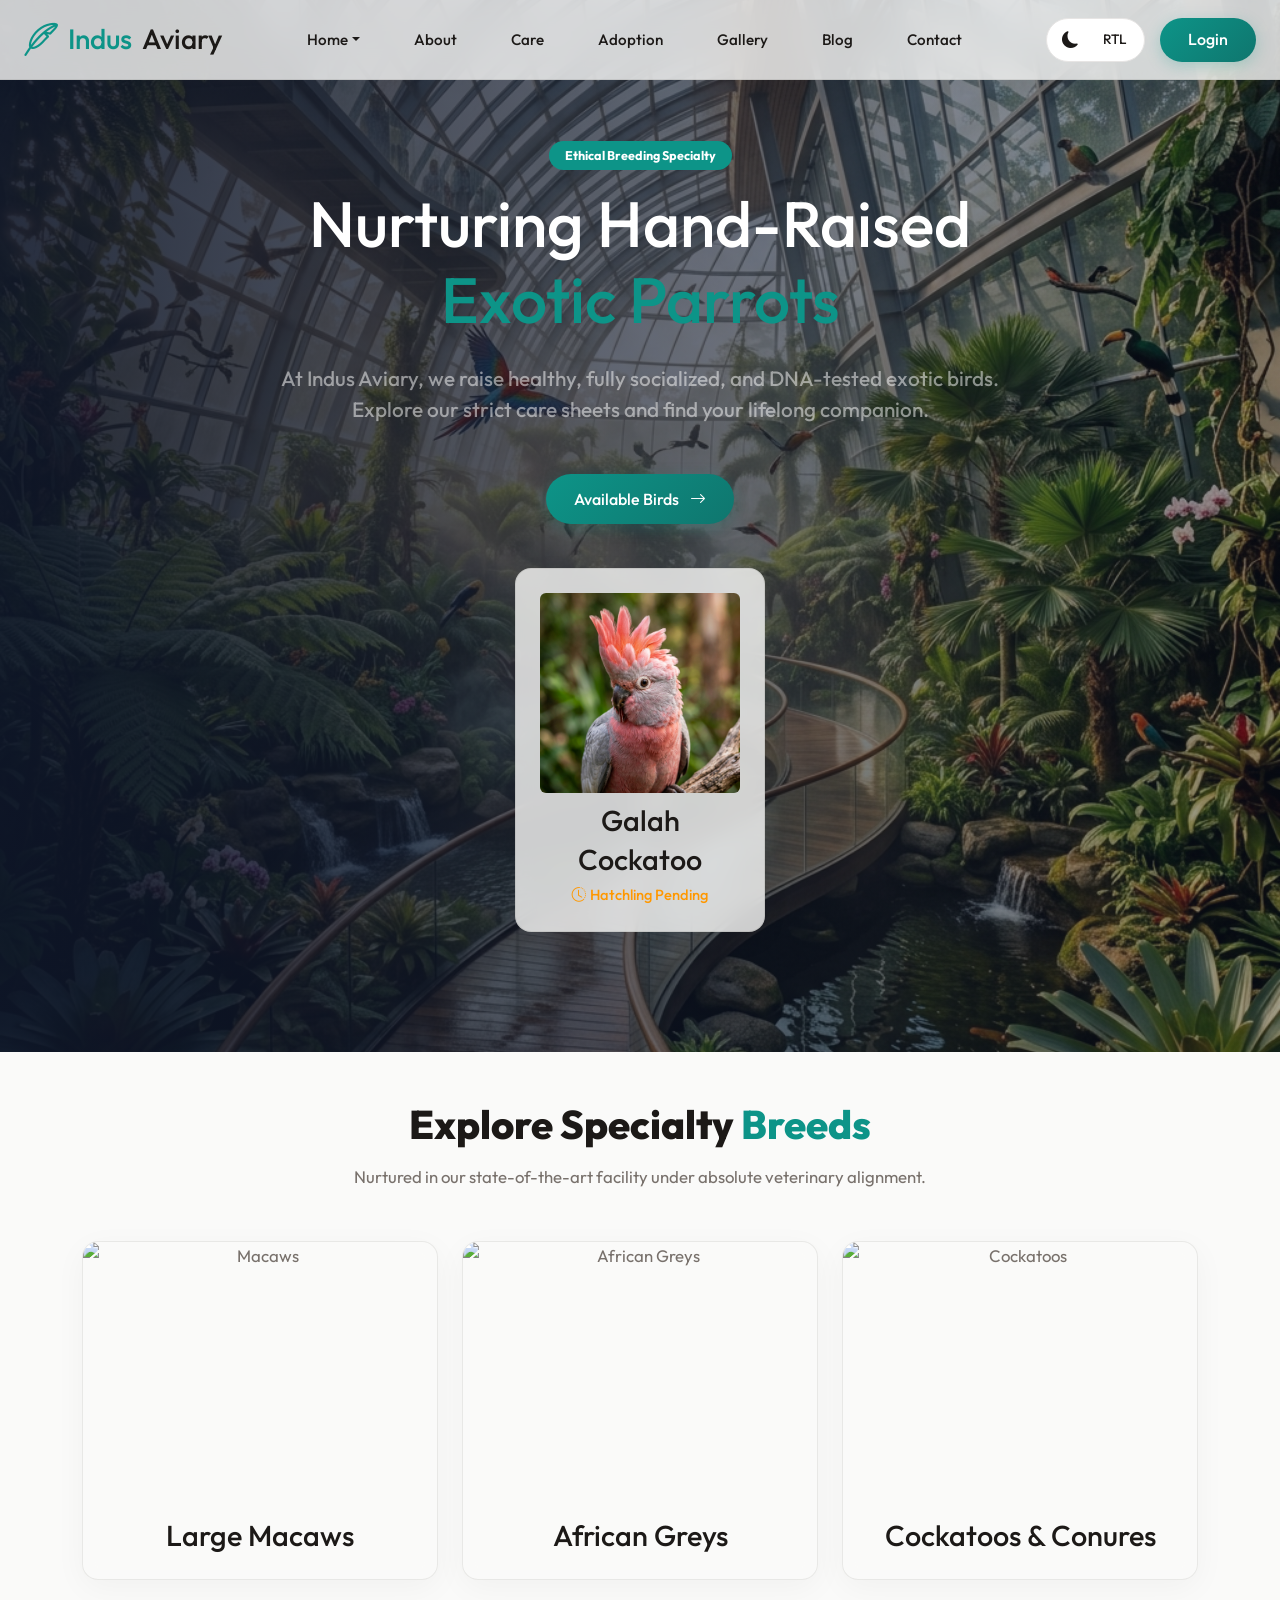
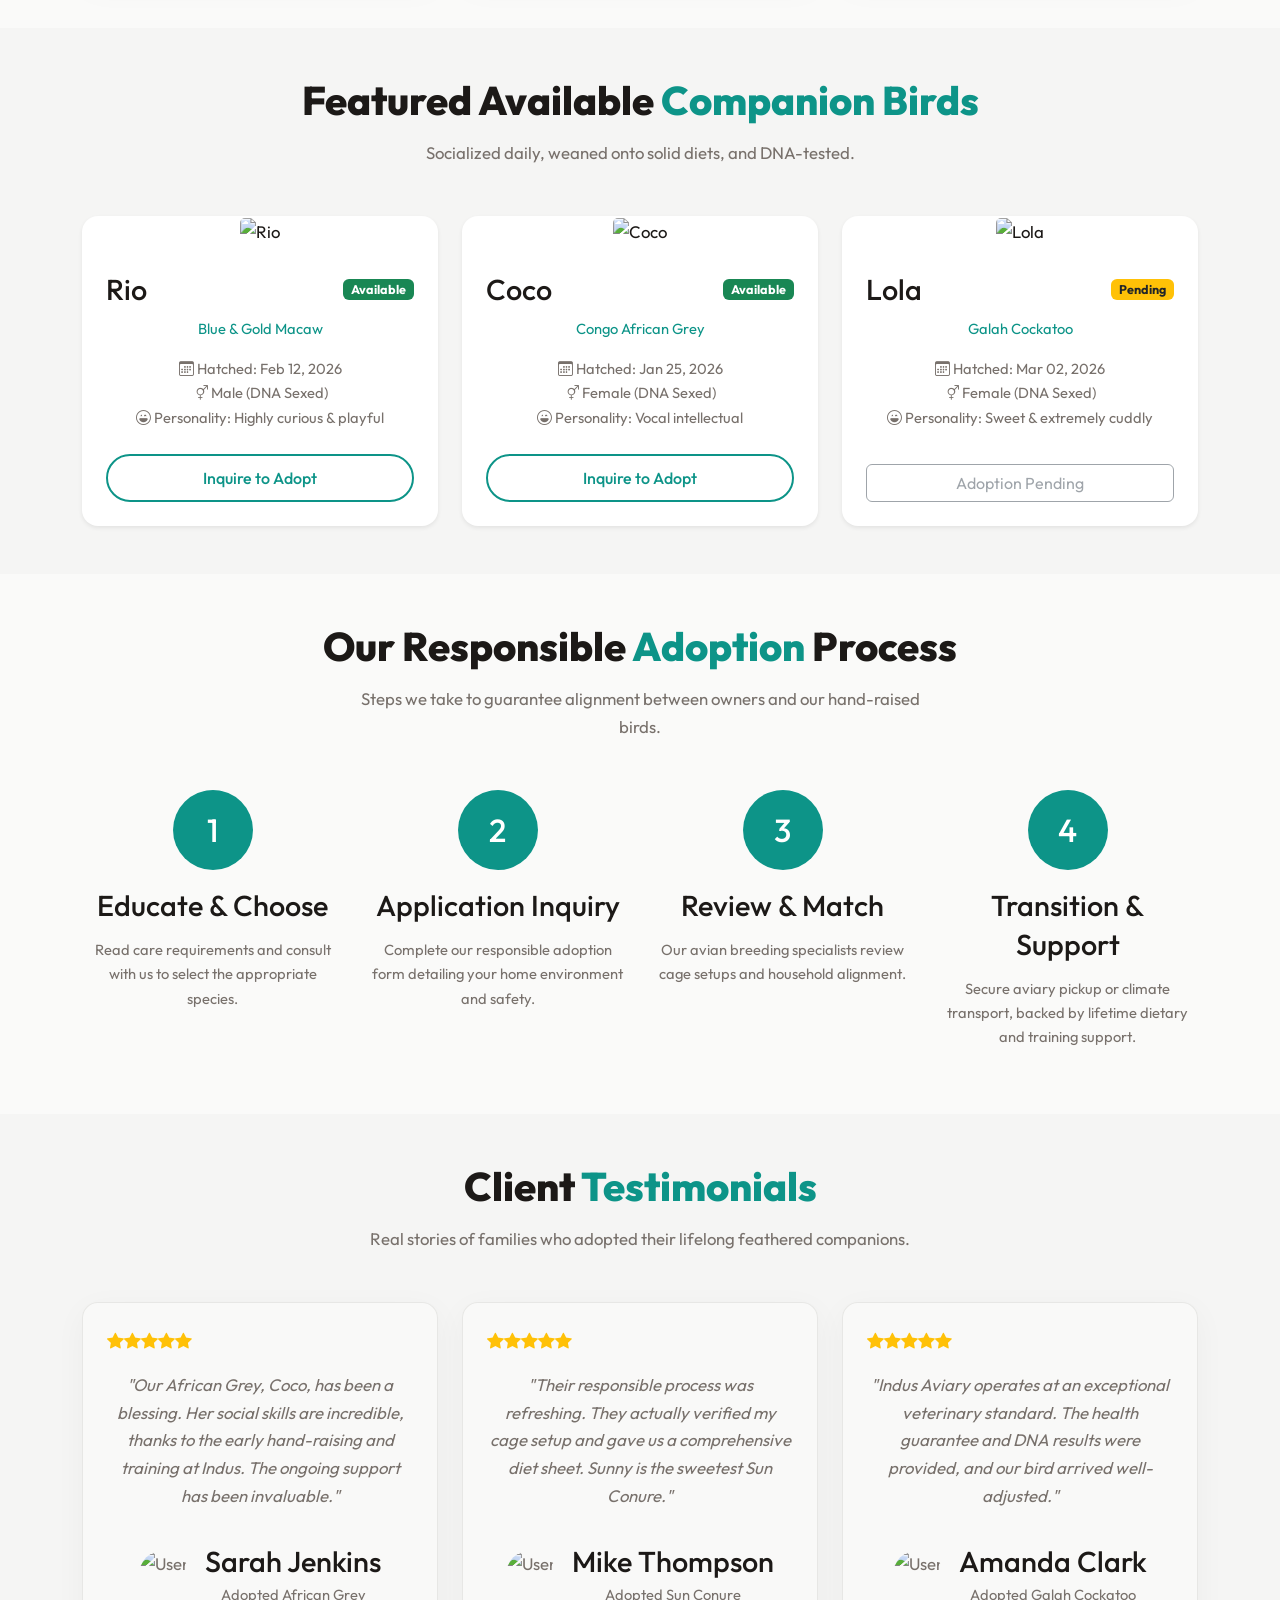
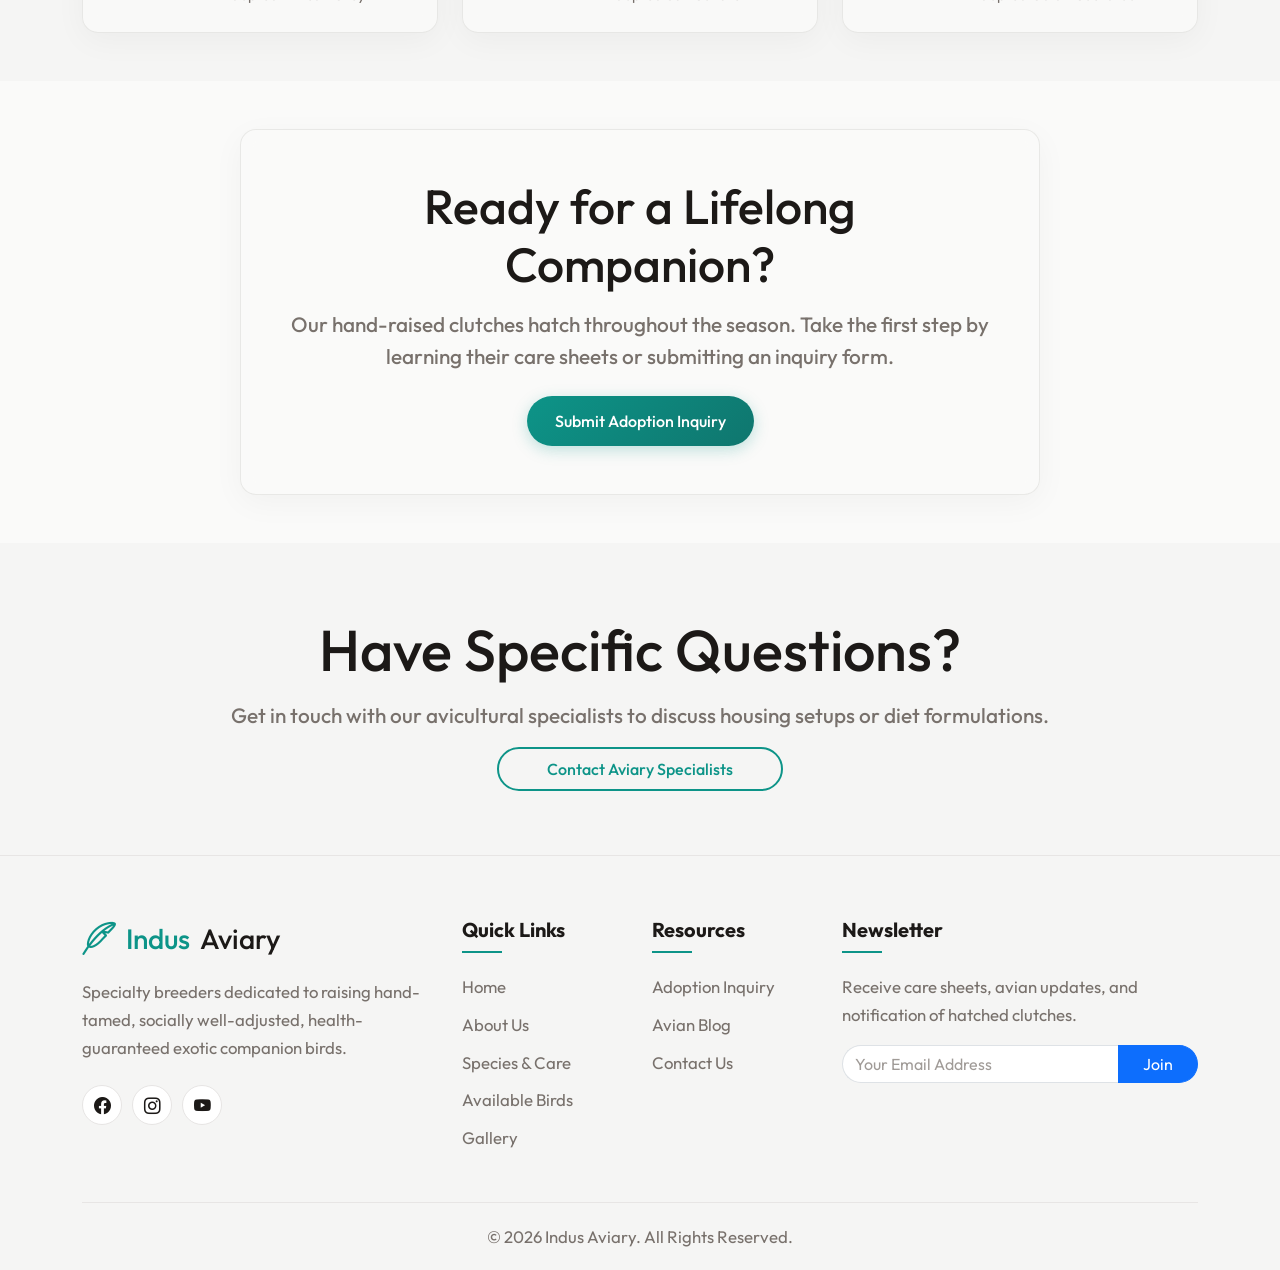
==== commit 3dd0172d: "U" ====
--- a/index.html
+++ b/index.html
@@ -96,26 +96,27 @@
     <section class="hero-wrapper"
         style="background-image: url('images/hero_bg.png');">
         <div class="hero-overlay"></div>
-        <div class="container hero-content text-center text-md-start">
-            <div class="row align-items-center">
-                <div class="col-lg-6 fade-left">
+        <div class="container hero-content text-center">
+            <div class="row align-items-center justify-content-center">
+                <div class="col-lg-8 fade-left">
                     <span class="badge bg-primary px-3 py-2 rounded-pill mb-3">Ethical Breeding Specialty</span>
                     <h1 class="display-3 fw-bold text-white mb-4">Nurturing Hand-Raised <span
                             class="text-primary">Exotic Parrots</span></h1>
                     <p class="lead text-white-50 mb-5">At Indus Aviary, we raise healthy, fully socialized, and DNA-tested exotic birds. Explore our strict care sheets and find your lifelong companion.</p>
-                    <div class="d-flex gap-3 justify-content-center justify-content-md-start">
+                    <div class="d-flex gap-3 justify-content-center">
                         <a href="available-birds.html" class="btn-premium">Available Birds <i class="bi bi-arrow-right ms-2"></i></a>
                     </div>
                 </div>
                 <!-- Floating Elements Simulation -->
-                <div class="col-lg-6 fade-right position-relative mt-5 mt-lg-0 hero-floating-container" style="min-height: 400px;">
+                <div class="col-lg-8 fade-right position-relative mt-5 hero-floating-container" style="min-height: 400px;">
                     
                     <div class="glass-card position-absolute"
-                        style="bottom: 10%; left: 10%; width: 250px; animation: float 8s ease-in-out infinite reverse;">
+                        style="bottom: 10%; left: 0; right: 0; margin: 0 auto; width: 250px; animation: float 8s ease-in-out infinite reverse;">
                         <img src="images/cockatoo.png" class="img-fluid rounded mb-2" alt="Cockatoo" loading="lazy" decoding="async">
                         <h6 class="mb-1">Galah Cockatoo</h6>
-                        <p class="small text-warning mb-0"><i class="bi bi-clock-history"></i> Hatchling Pending</p>
-                    </div>
+<p class="small mb-0 fw-bold" style="color:#ff9800;">
+    <i class="bi bi-clock-history"></i> Hatchling Pending
+</p>                    </div>
                 </div>
             </div>
         </div>
@@ -132,7 +133,7 @@
                 <div class="col-md-4 fade-up stagger-1">
                     <a href="species.html#macaws" class="text-decoration-none">
                         <div class="glass-card p-0 overflow-hidden text-center h-100">
-                            <img src="images/macaw.png"
+                            <img src="https://images.squarespace-cdn.com/content/v1/544591e6e4b0135285aeb5b6/1502831547283-XULPMMRFZXP3MKZNAORY/image-asset.jpeg"
                                 class="img-fluid w-100" style="height: 250px; object-fit: cover;" alt="Macaws" loading="lazy" decoding="async">
                             <div class="p-4">
                                 <h4 class="text-main mb-0">Large Macaws</h4>
@@ -143,7 +144,7 @@
                 <div class="col-md-4 fade-up stagger-2">
                     <a href="species.html#african-greys" class="text-decoration-none">
                         <div class="glass-card p-0 overflow-hidden text-center h-100">
-                            <img src="images/african_grey.png"
+                            <img src="https://www.rainforest-alliance.org/wp-content/uploads/2021/06/african-grey-parrot-square-1-scaled.jpg.optimal.jpg"
                                 class="img-fluid w-100" style="height: 250px; object-fit: cover;" alt="African Greys" loading="lazy" decoding="async">
                             <div class="p-4">
                                 <h4 class="text-main mb-0">African Greys</h4>
@@ -154,7 +155,7 @@
                 <div class="col-md-4 fade-up stagger-3">
                     <a href="species.html#cockatoos" class="text-decoration-none">
                         <div class="glass-card p-0 overflow-hidden text-center h-100">
-                            <img src="images/cockatoo.png"
+                            <img src="https://i.ytimg.com/vi/HEBCRsEAOhs/maxresdefault.jpg"
                                 class="img-fluid w-100" style="height: 250px; object-fit: cover;"
                                 alt="Cockatoos" loading="lazy" decoding="async">
                             <div class="p-4">
@@ -179,7 +180,7 @@
                 <div class="col-lg-4 col-md-6 zoom-in stagger-1">
                     <div class="card bg-card border-0 shadow-sm h-100 rounded-4 overflow-hidden d-flex flex-column justify-content-between">
                         <div>
-                            <img src="images/macaw.png"
+                            <img src="https://i.ytimg.com/vi/gu8VBS-CFRA/hq720.jpg?sqp=-oaymwEhCK4FEIIDSFryq4qpAxMIARUAAAAAGAElAADIQj0AgKJD&rs=AOn4CLBKhqdMAUmxb4fkd5fJtrx-WnUr0A"
                                 class="card-img-top" style="height: 240px; object-fit: cover;" alt="Rio" loading="lazy" decoding="async">
                             <div class="card-body p-4">
                                 <div class="d-flex justify-content-between align-items-center mb-2">
@@ -203,7 +204,7 @@
                 <div class="col-lg-4 col-md-6 zoom-in stagger-2">
                     <div class="card bg-card border-0 shadow-sm h-100 rounded-4 overflow-hidden d-flex flex-column justify-content-between">
                         <div>
-                            <img src="images/african_grey.png"
+                            <img src="https://exotic-birds.com/wp-content/uploads/2026/03/WhatsApp-Image-2026-05-14-at-6.12.37-PM-2.jpeg"
                                 class="card-img-top" style="height: 240px; object-fit: cover;" alt="Coco" loading="lazy" decoding="async">
                             <div class="card-body p-4">
                                 <div class="d-flex justify-content-between align-items-center mb-2">
@@ -227,7 +228,7 @@
                 <div class="col-lg-4 col-md-6 zoom-in stagger-3">
                     <div class="card bg-card border-0 shadow-sm h-100 rounded-4 overflow-hidden d-flex flex-column justify-content-between">
                         <div>
-                            <img src="images/cockatoo.png"
+                            <img src="https://cdn-fastly.petguide.com/media/2022/02/16/8235259/rose-breasted-cockatoo.jpg?size=720x845&nocrop=1"
                                 class="card-img-top" style="height: 240px; object-fit: cover;" alt="Lola" loading="lazy" decoding="async">
                             <div class="card-body p-4">
                                 <div class="d-flex justify-content-between align-items-center mb-2">
--- a/css/style.css
+++ b/css/style.css
@@ -1855,6 +1855,13 @@
   justify-content: center;
 }
 
+/* Fix home-1 hero overlapping fixed header and center contents */
+.page-home .hero-wrapper {
+  padding-top: calc(var(--header-height) + 60px) !important;
+  padding-bottom: 80px !important;
+  min-height: auto !important;
+}
+
 /* Specifically center home-2 hero buttons */
 .page-home .hero-wrapper .d-flex,
 .page-home .dark-hero .d-flex {
@@ -1863,6 +1870,13 @@
 
 /* Stack hero buttons one-by-one on small mobile screens */
 @media (max-width: 576px) {
+  .hero-wrapper,
+  .dark-hero {
+    min-height: auto !important;
+    padding-top: 120px !important;
+    padding-bottom: 60px !important;
+  }
+
   .page-home .hero-wrapper .d-flex,
   .page-home .dark-hero .d-flex {
     flex-direction: column !important;
@@ -1957,6 +1971,15 @@
   text-align: center !important;
 }
 
+/* Enforce full-width direct children and images inside companion bird cards to prevent left/right gaps */
+.page-home section .card > div {
+  width: 100% !important;
+}
+
+.page-home section .card img {
+  width: 100% !important;
+}
+
 /* Specific fix for metric lists inside cards to ensure they are centered */
 .page-home section .metrics-list {
   align-items: center !important;
@@ -1965,4 +1988,101 @@
 .page-home section .metric-row {
   justify-content: center !important;
   gap: 16px;
+}
+
+/* Vertically straight alignment for membership points inside homepage2 cards */
+.membership-list {
+  text-align: start !important;
+  display: inline-block !important;
+  width: auto !important;
+  max-width: 100%;
+  margin: 0 auto !important;
+}
+
+.membership-list li {
+  text-align: start !important;
+  display: flex !important;
+  align-items: flex-start !important;
+  justify-content: flex-start !important;
+}
+
+/* FAQ Section Styles */
+.faq-item {
+  background: var(--bg-card);
+  border: 1px solid var(--border-color);
+  border-radius: 12px;
+  overflow: hidden;
+  transition: var(--transition);
+}
+
+.faq-question {
+  background: transparent;
+  border: none;
+  padding: 20px 24px;
+  font-size: 1.15rem;
+  font-weight: 500;
+  color: var(--text-main);
+  text-align: left;
+  transition: var(--transition);
+  cursor: pointer;
+  outline: none;
+}
+
+[dir="rtl"] .faq-question {
+  text-align: right;
+}
+
+.faq-icon {
+  font-size: 1.1rem;
+  color: var(--text-muted);
+  transition: transform 0.4s cubic-bezier(0.175, 0.885, 0.32, 1.275), color 0.3s ease;
+}
+
+/* Question Hover: background changes, card scales, text changes to primary color */
+.faq-item:hover {
+  transform: translateY(-2px);
+  border-color: var(--primary);
+  box-shadow: 0 10px 25px -5px rgba(13, 148, 136, 0.1), 0 8px 10px -6px rgba(13, 148, 136, 0.1);
+}
+
+.faq-question:hover {
+  color: var(--primary);
+}
+
+/* Question Hover triggers dropdown symbol hover: rotates, changes to secondary color */
+.faq-question:hover .faq-icon {
+  color: var(--secondary) !important;
+  transform: scale(1.2);
+}
+
+/* Icon rotation when active / expanded */
+.faq-question[aria-expanded="true"] .faq-icon {
+  transform: rotate(180deg) scale(1.1);
+  color: var(--primary) !important;
+}
+
+.faq-question[aria-expanded="true"]:hover .faq-icon {
+  color: var(--secondary) !important;
+}
+
+.faq-answer {
+  padding: 0 24px 24px 24px;
+  color: var(--text-muted);
+  font-size: 1rem;
+  line-height: 1.6;
+  border-top: 1px solid var(--border-color);
+  animation: faqFadeIn 0.4s ease;
+}
+
+@keyframes faqFadeIn {
+  from { opacity: 0; transform: translateY(-5px); }
+  to { opacity: 1; transform: translateY(0); }
+}
+
+/* Increase about page ethical section image height at 1024px (and up) */
+@media (min-width: 992px) {
+  .ethical-about-img {
+    height: 335px !important;
+    object-fit: cover !important;
+  }
 }
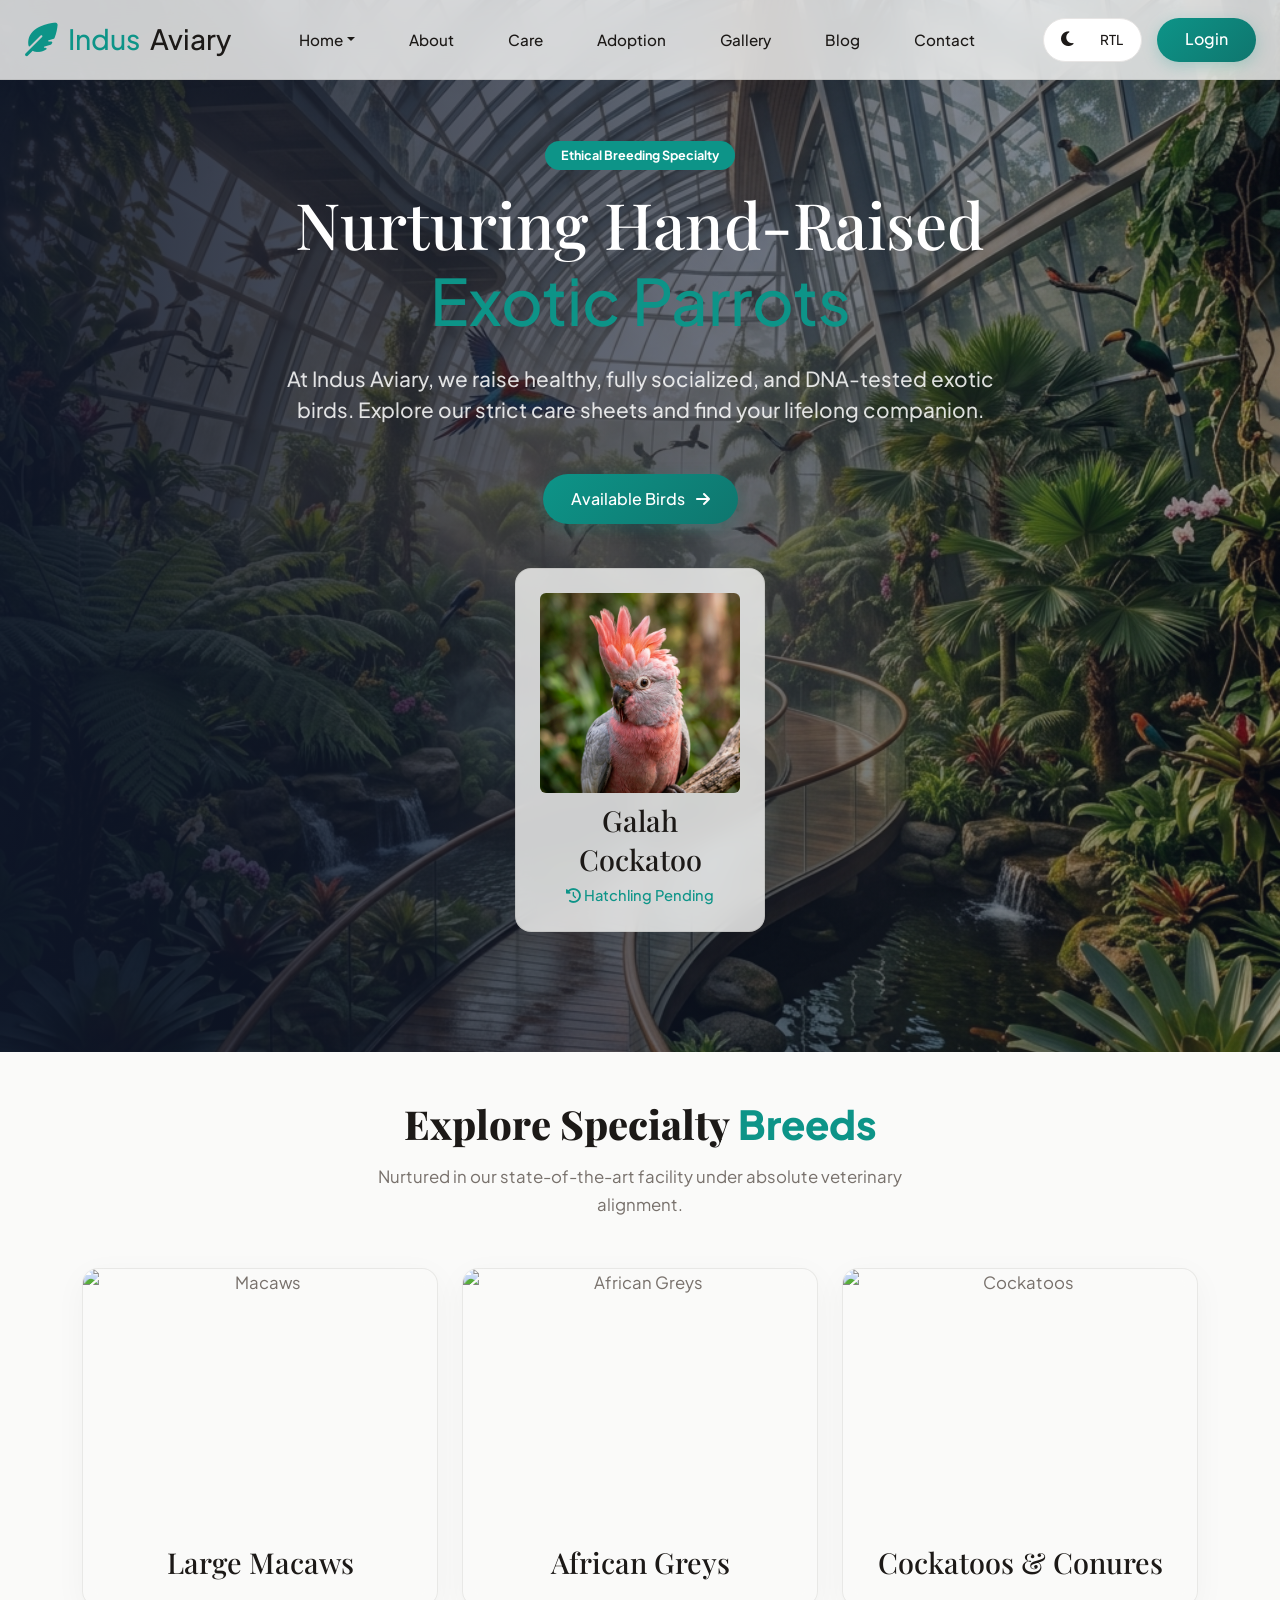
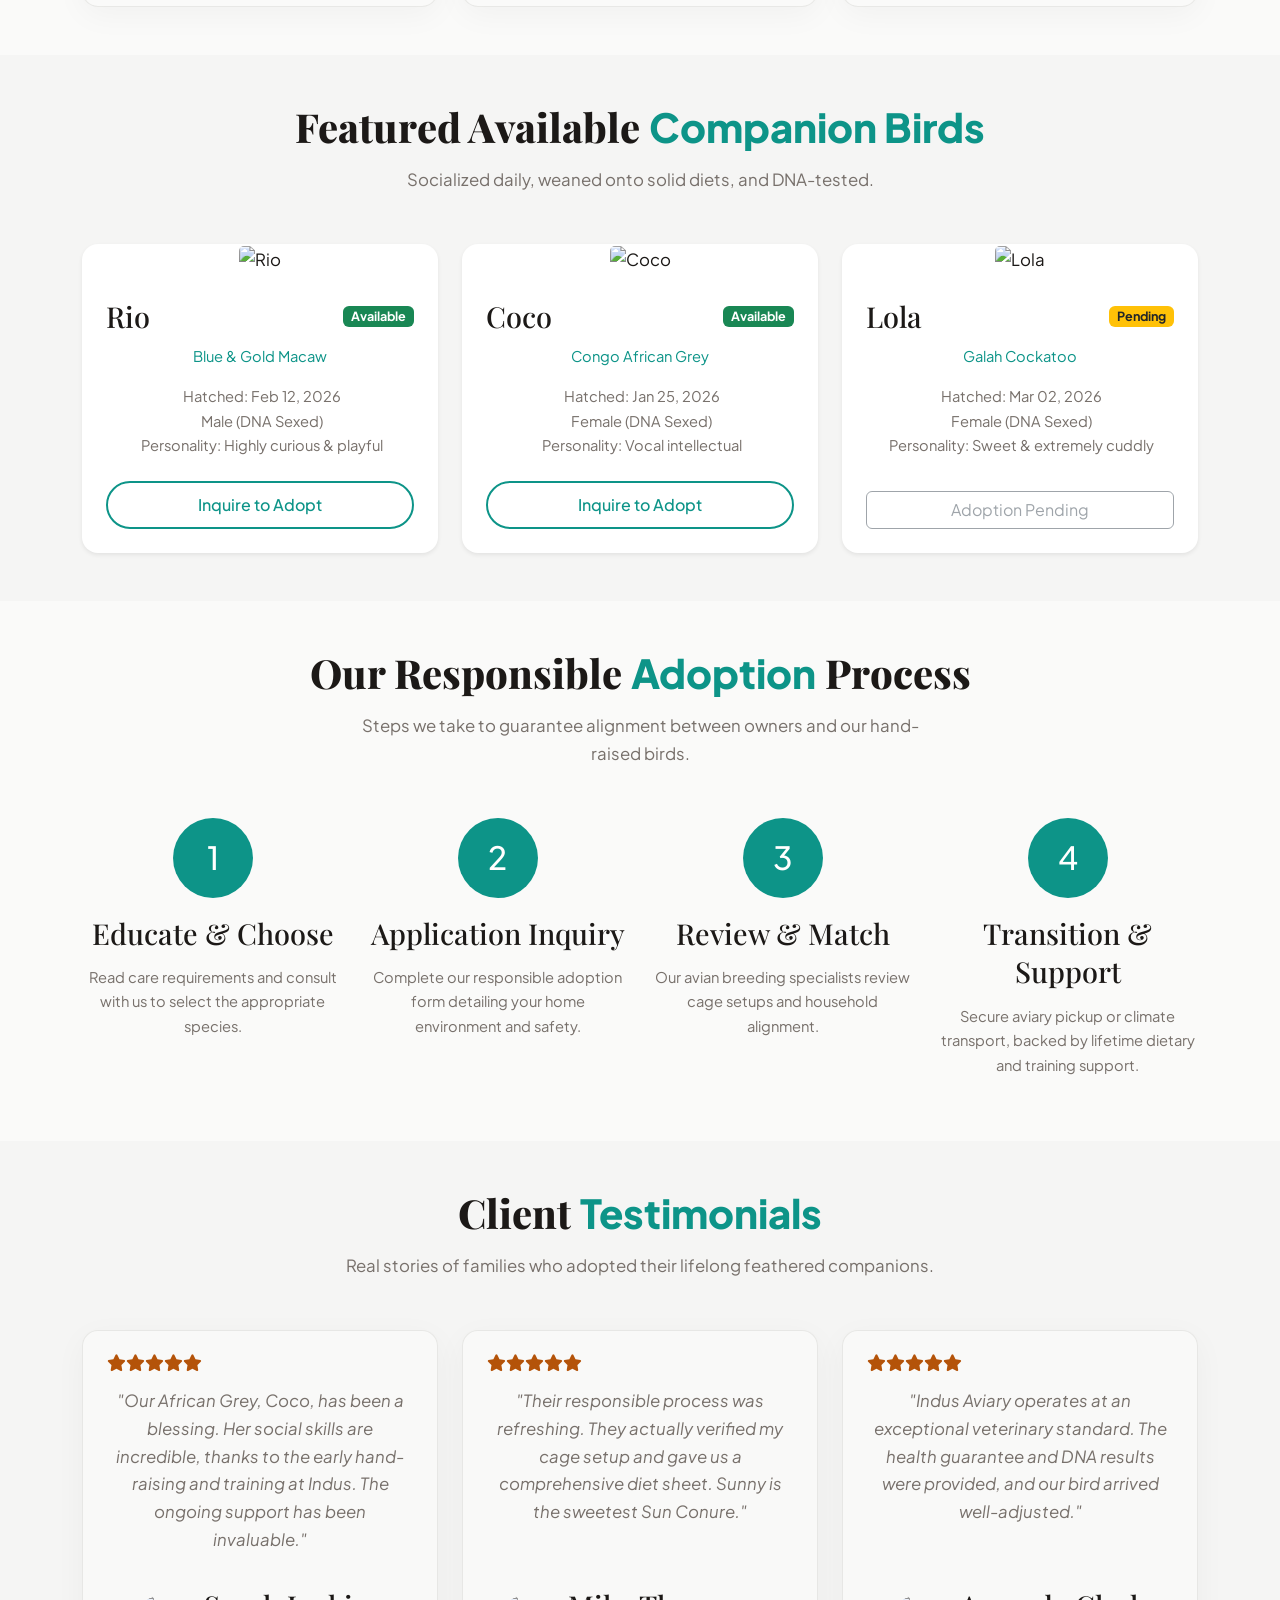
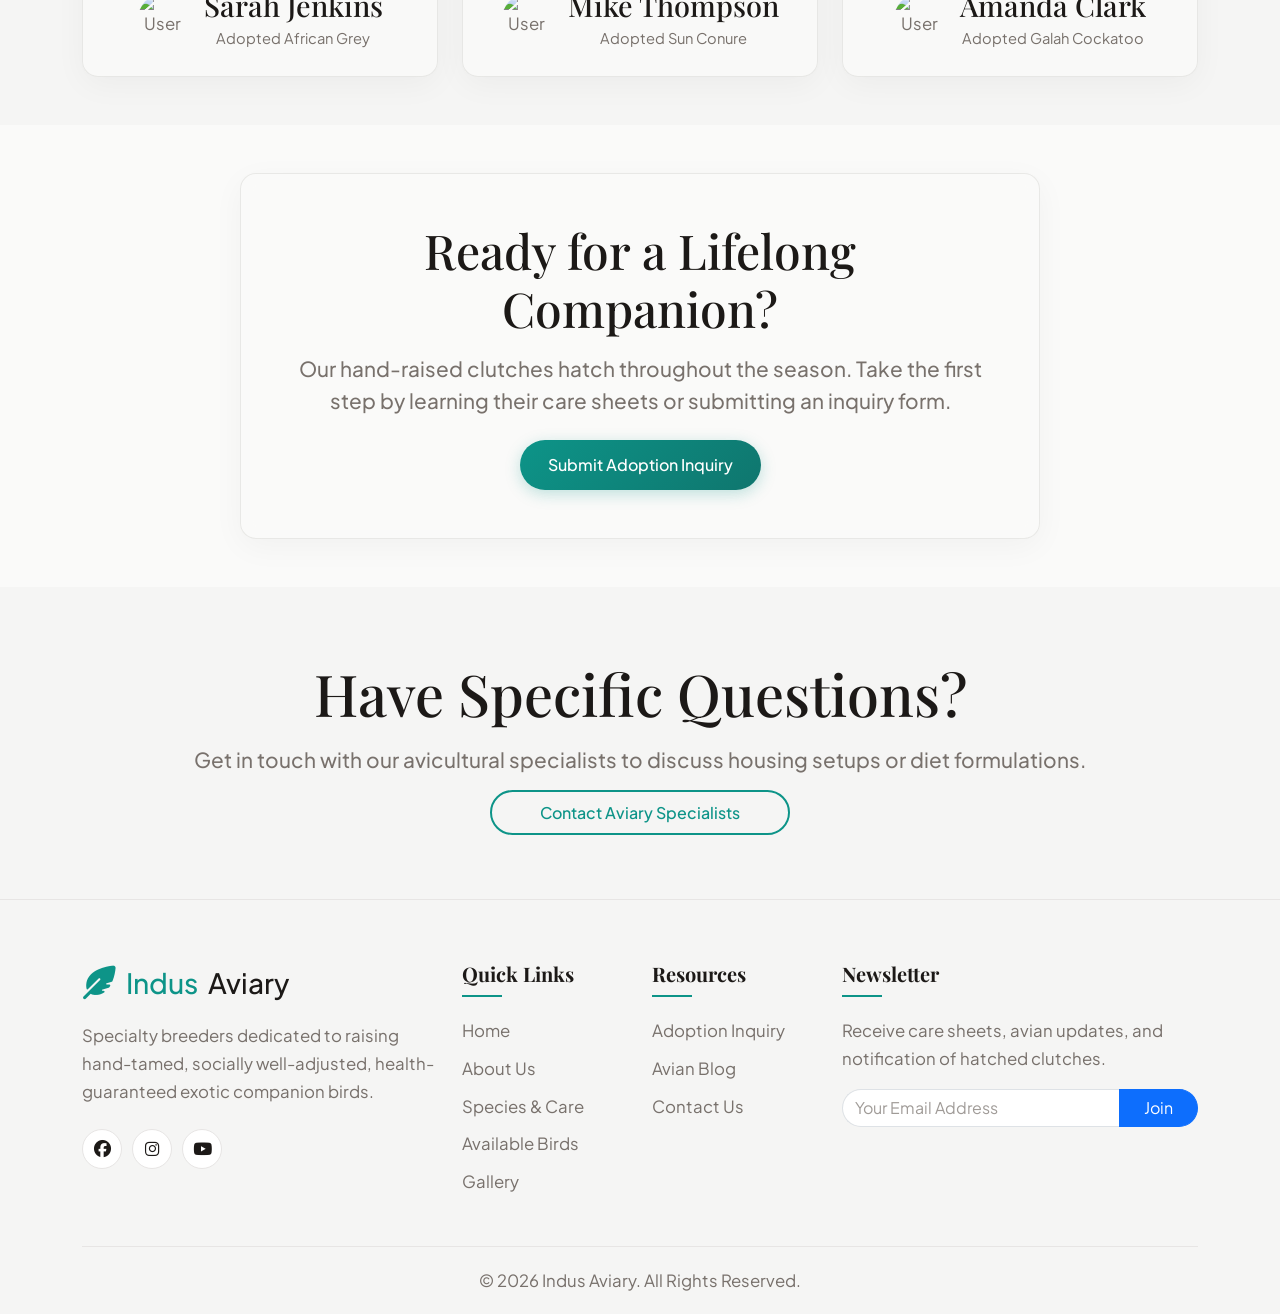
==== commit 7f19150e: "U" ====
--- a/index.html
+++ b/index.html
@@ -114,9 +114,9 @@
                         style="bottom: 10%; left: 0; right: 0; margin: 0 auto; width: 250px; animation: float 8s ease-in-out infinite reverse;">
                         <img src="images/cockatoo.png" class="img-fluid rounded mb-2" alt="Cockatoo" loading="lazy" decoding="async">
                         <h6 class="mb-1">Galah Cockatoo</h6>
-<p class="small mb-0 fw-bold" style="color:#ff9800;">
-    <i class="bi bi-clock-history"></i> Hatchling Pending
-</p>                    </div>
+                        <p class="small mb-0 fw-bold text-primary">
+                            <i class="bi bi-clock-history"></i> Hatchling Pending
+                        </p>                    </div>
                 </div>
             </div>
         </div>
--- a/css/style.css
+++ b/css/style.css
@@ -1,16 +1,12 @@
-/* 
- * Indus Aviary — Exotic Bird & Parrot Breeding Specialty
- * Premium, Modern, Dark Mode Ready, Fully Responsive
- */
-
-@import url('https://fonts.googleapis.com/css2?family=Outfit:wght@100..900&display=swap');
+@import url('https://fonts.googleapis.com/css2?family=Playfair+Display:ital,wght@0,400..900;1,400..900&family=Plus+Jakarta+Sans:ital,wght@0,200..800;1,200..800&display=swap');
+@import url('https://cdnjs.cloudflare.com/ajax/libs/font-awesome/6.5.1/css/all.min.css');
 
 :root {
   /* Color Palette */
   --primary: #0D9488;
   --primary-hover: #0F766E;
-  --secondary: #D97706;
-  --accent: #F59E0B;
+  --secondary: #0F766E; /* Aligned to primary brand palette (dark teal) */
+  --accent: #0D9488; /* Aligned to primary brand palette (teal) */
   --success: #16A34A;
 
   /* Light Theme Backgrounds */
@@ -27,17 +23,24 @@
   --glass-shadow: 0 8px 32px 0 rgba(28, 25, 23, 0.04);
 
   /* Miscellaneous */
-  --font-family: 'Outfit', sans-serif;
+  --font-headings: 'Playfair Display', serif;
+  --font-body: 'Plus Jakarta Sans', sans-serif;
+  --font-family: var(--font-body);
   --transition: all 0.3s cubic-bezier(0.4, 0, 0.2, 1);
   --header-height: 80px;
 }
 
 [data-theme="dark"] {
+  --primary: #14B8A6; /* Brightened teal for dark mode contrast */
+  --primary-hover: #2DD4BF; /* Lighter teal hover */
+  --secondary: #2DD4BF; /* Lighter teal */
+  --accent: #14B8A6; /* Brightened teal */
+  
   --bg-main: #1C1917;
   --bg-secondary: #292524;
   --bg-card: #292524;
   --text-main: #F5F5F4;
-  --text-muted: #A8A29E;
+  --text-muted: #D6D3D1; /* Brightened muted text (from #A8A29E) for readability */
   --border-color: #44403C;
 
   --glass-bg: rgba(28, 25, 23, 0.85);
@@ -82,7 +85,7 @@
 /* Typography System */
 h1,
 .h1 {
-  font-family: var(--font-family);
+  font-family: var(--font-headings);
   font-weight: 580;
   /* Max weight — never 600+ */
   font-size: clamp(3.0rem, 8vw, 4.5rem);
@@ -102,7 +105,7 @@
 
 h2,
 .h2 {
-  font-family: var(--font-family);
+  font-family: var(--font-headings);
   font-weight: 540;
   /* Max weight — never 600+ */
   font-size: clamp(2.2rem, 5vw, 3.2rem);
@@ -122,7 +125,7 @@
 
 h3,
 .h3 {
-  font-family: var(--font-family);
+  font-family: var(--font-headings);
   font-weight: 520;
   /* Max weight — never 600+ */
   font-size: clamp(1.8rem, 4vw, 2.2rem);
@@ -146,7 +149,7 @@
 .h5,
 h6,
 .h6 {
-  font-family: var(--font-family);
+  font-family: var(--font-headings);
   font-weight: 500;
   /* Subheading level */
   font-size: clamp(1.4rem, 3vw, 1.8rem);
@@ -1354,56 +1357,75 @@
   }
 }
 
-/* Subpages Hero Height Increase overrides */
-.page-about .hero-wrapper {
-  min-height: 900px !important;
-}
-
-.page-care .hero-wrapper {
-  min-height: 900px !important;
-}
-
-.page-adoption .hero-wrapper {
-  min-height: 900px !important;
-}
-
-.page-gallery .hero-wrapper {
-  min-height: 900px !important;
-}
-
-.page-education .hero-wrapper {
-  min-height: 900px !important;
-}
-
-.page-contact .hero-wrapper {
-  min-height: 900px !important;
-}
-
-/* Decrease hero section height on mobile (360px viewport) */
-@media (max-width: 600px) {
-
+/* Subpages Hero Height overrides - Increased heights for 360px, 768px, 1024px, 1440px viewports */
+.page-about .hero-wrapper,
+.page-care .hero-wrapper,
+.page-adoption .hero-wrapper,
+.page-gallery .hero-wrapper,
+.page-education .hero-wrapper,
+.page-contact .hero-wrapper,
+.page-species-details .hero-wrapper,
+.page-blog-details .hero-wrapper {
+  min-height: 110vh !important; /* Default for desktop and 1024px viewports */
+  padding-top: calc(var(--header-height) + 120px) !important;
+  padding-bottom: 120px !important;
+}
+
+@media (min-width: 1440px) {
   .page-about .hero-wrapper,
   .page-care .hero-wrapper,
   .page-adoption .hero-wrapper,
   .page-gallery .hero-wrapper,
   .page-education .hero-wrapper,
-  .page-contact .hero-wrapper {
-    min-height: 360px !important;
-  }
-}
-
-/* Subpages Hero Height Increase overrides for Details Pages */
-.page-species-details .hero-wrapper,
-.page-blog-details .hero-wrapper {
-  min-height: 900px !important;
-}
-
-/* Decrease hero section height on mobile (360px viewport) for Details Pages */
-@media (max-width: 600px) {
-
+  .page-contact .hero-wrapper,
   .page-species-details .hero-wrapper,
   .page-blog-details .hero-wrapper {
-    min-height: 360px !important;
+    min-height: 150vh !important; /* Specific increase for 1440px+ viewports */
+  }
+}
+
+@media (max-width: 1024px) {
+  .page-about .hero-wrapper,
+  .page-care .hero-wrapper,
+  .page-adoption .hero-wrapper,
+  .page-gallery .hero-wrapper,
+  .page-education .hero-wrapper,
+  .page-contact .hero-wrapper,
+  .page-species-details .hero-wrapper,
+  .page-blog-details .hero-wrapper {
+    min-height: 110vh !important; /* Specific override for 1024px */
+    padding-top: calc(var(--header-height) + 100px) !important;
+    padding-bottom: 100px !important;
+  }
+}
+
+@media (max-width: 768px) {
+  .page-about .hero-wrapper,
+  .page-care .hero-wrapper,
+  .page-adoption .hero-wrapper,
+  .page-gallery .hero-wrapper,
+  .page-education .hero-wrapper,
+  .page-contact .hero-wrapper,
+  .page-species-details .hero-wrapper,
+  .page-blog-details .hero-wrapper {
+    min-height: 100vh !important; /* Specific increase for 768px */
+    padding-top: calc(var(--header-height) + 80px) !important;
+    padding-bottom: 80px !important;
+  }
+}
+
+@media (max-width: 360px) {
+  .page-about .hero-wrapper,
+  .page-care .hero-wrapper,
+  .page-adoption .hero-wrapper,
+  .page-gallery .hero-wrapper,
+  .page-education .hero-wrapper,
+  .page-contact .hero-wrapper,
+  .page-species-details .hero-wrapper,
+  .page-blog-details .hero-wrapper {
+    min-height: 95vh !important; /* Specific increase for 360px viewports */
+    padding-top: calc(var(--header-height) + 65px) !important;
+    padding-bottom: 65px !important;
   }
 }
 
@@ -2085,4 +2107,33 @@
     height: 335px !important;
     object-fit: cover !important;
   }
+}
+
+/* Status Color Contrast and Readability Enhancements */
+.text-warning {
+  color: #B45309 !important; /* High contrast amber in light mode */
+}
+
+[data-theme="dark"] .text-warning {
+  color: #FBBF24 !important; /* Bright amber in dark mode */
+}
+
+.text-danger {
+  color: #DC2626 !important; /* High contrast red in light mode */
+}
+
+[data-theme="dark"] .text-danger {
+  color: #F87171 !important; /* Bright red/coral in dark mode */
+}
+
+.text-success {
+  color: #15803D !important; /* High contrast green in light mode */
+}
+
+[data-theme="dark"] .text-success {
+  color: #4ADE80 !important; /* Bright green in dark mode */
+}
+
+.text-white-50 {
+  color: rgba(255, 255, 255, 0.85) !important; /* Improved contrast for hero descriptions */
 }
